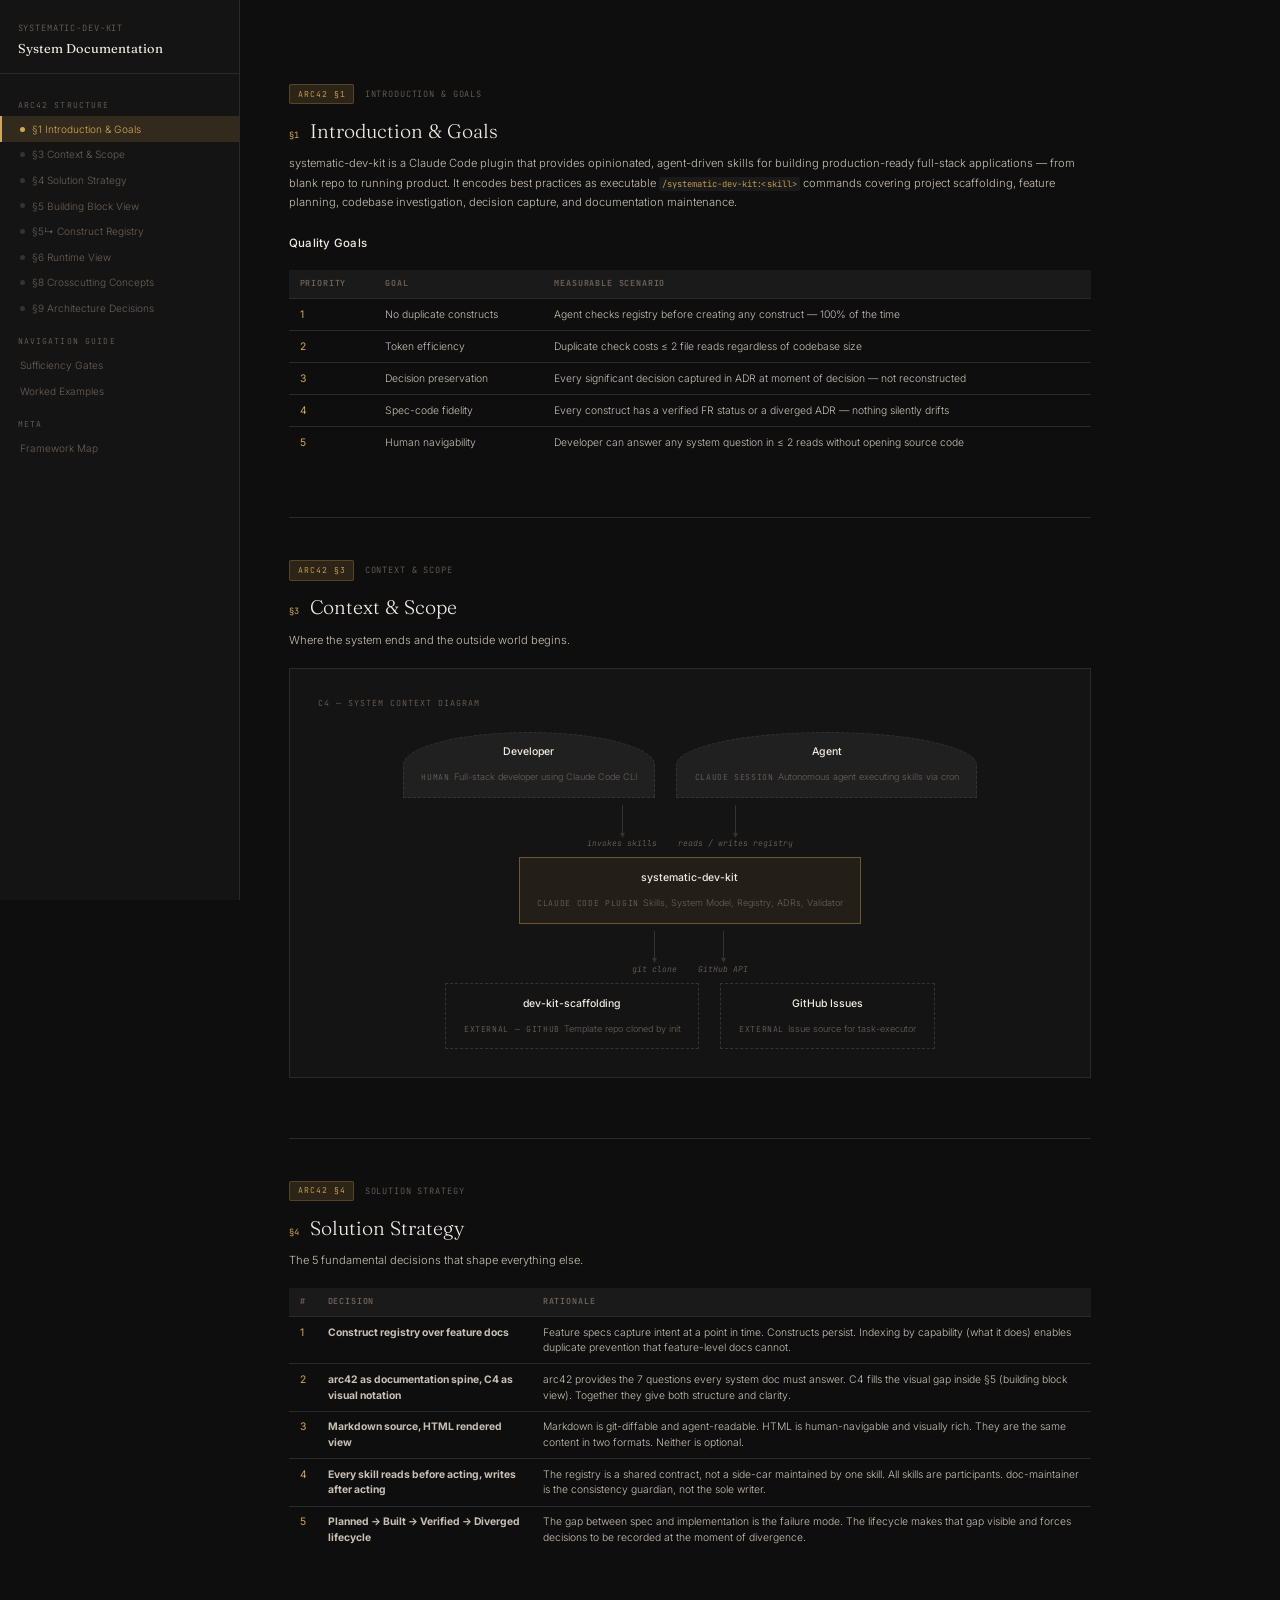
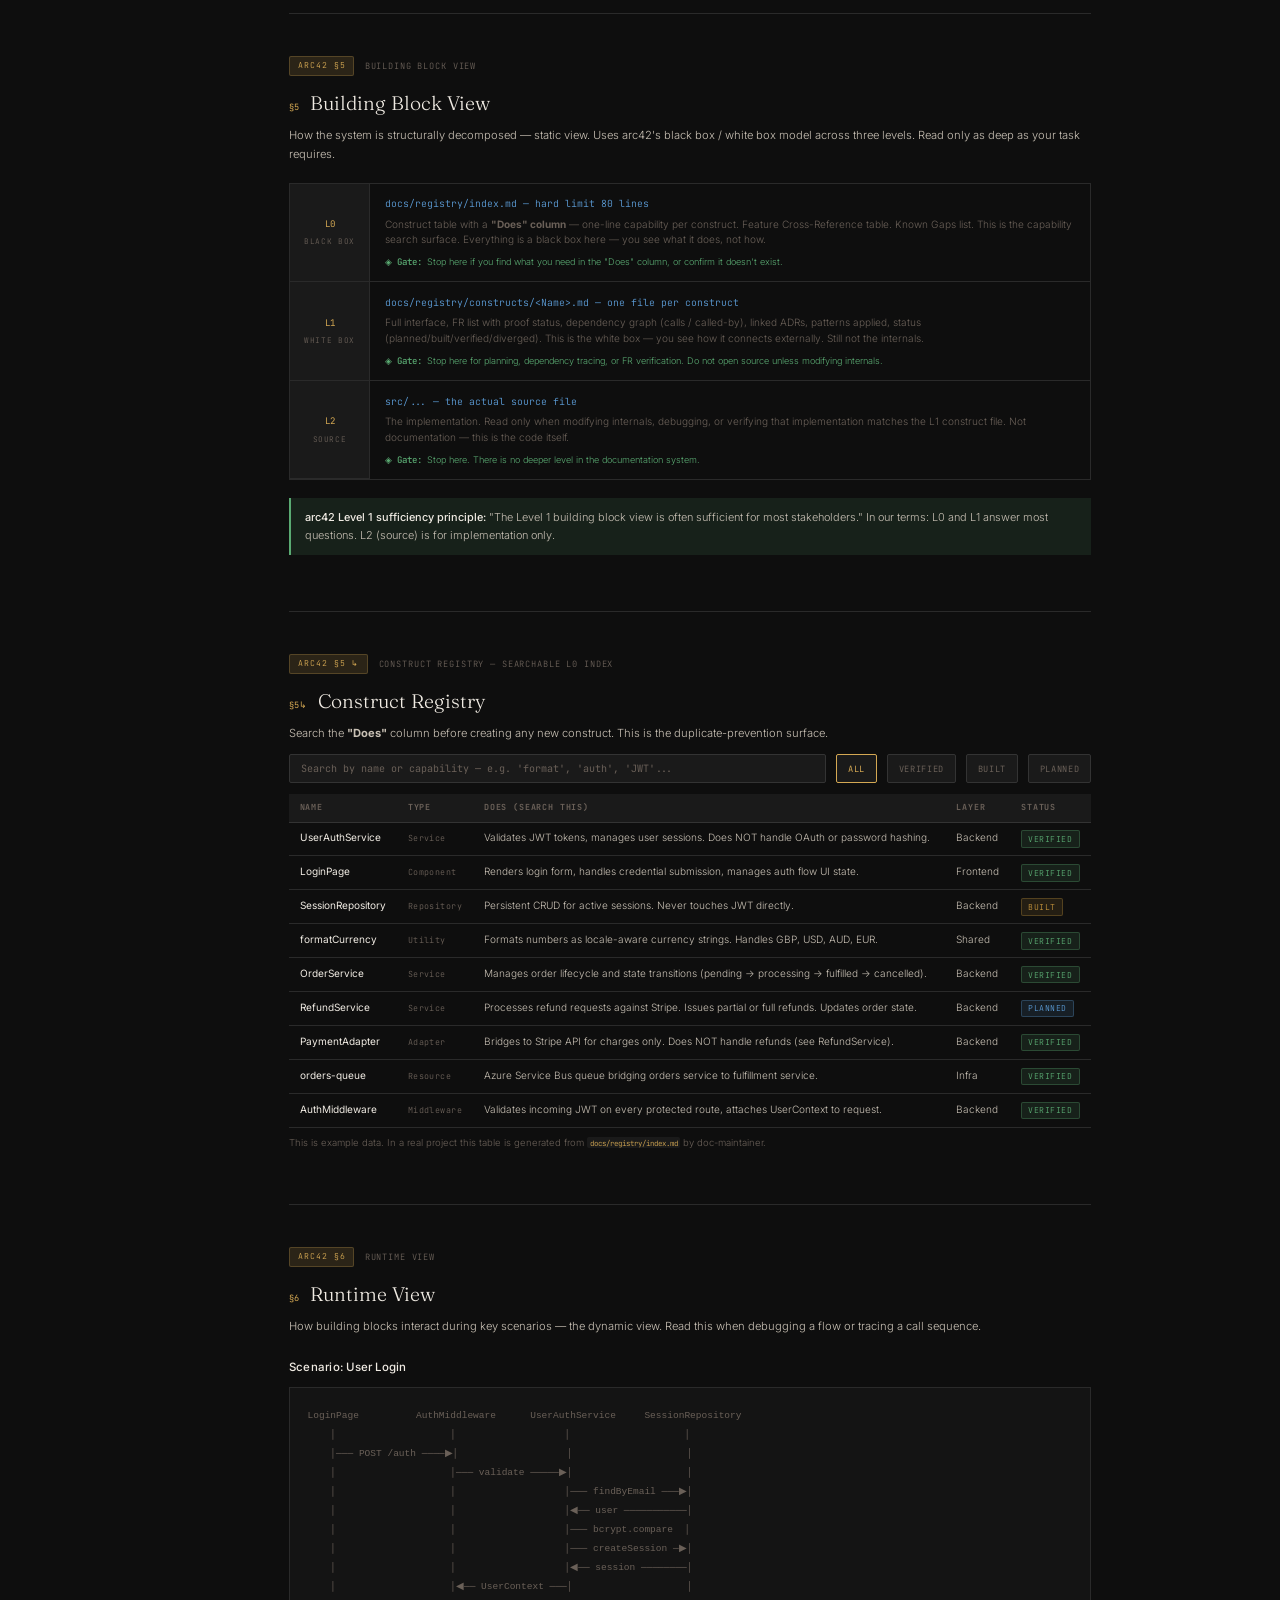
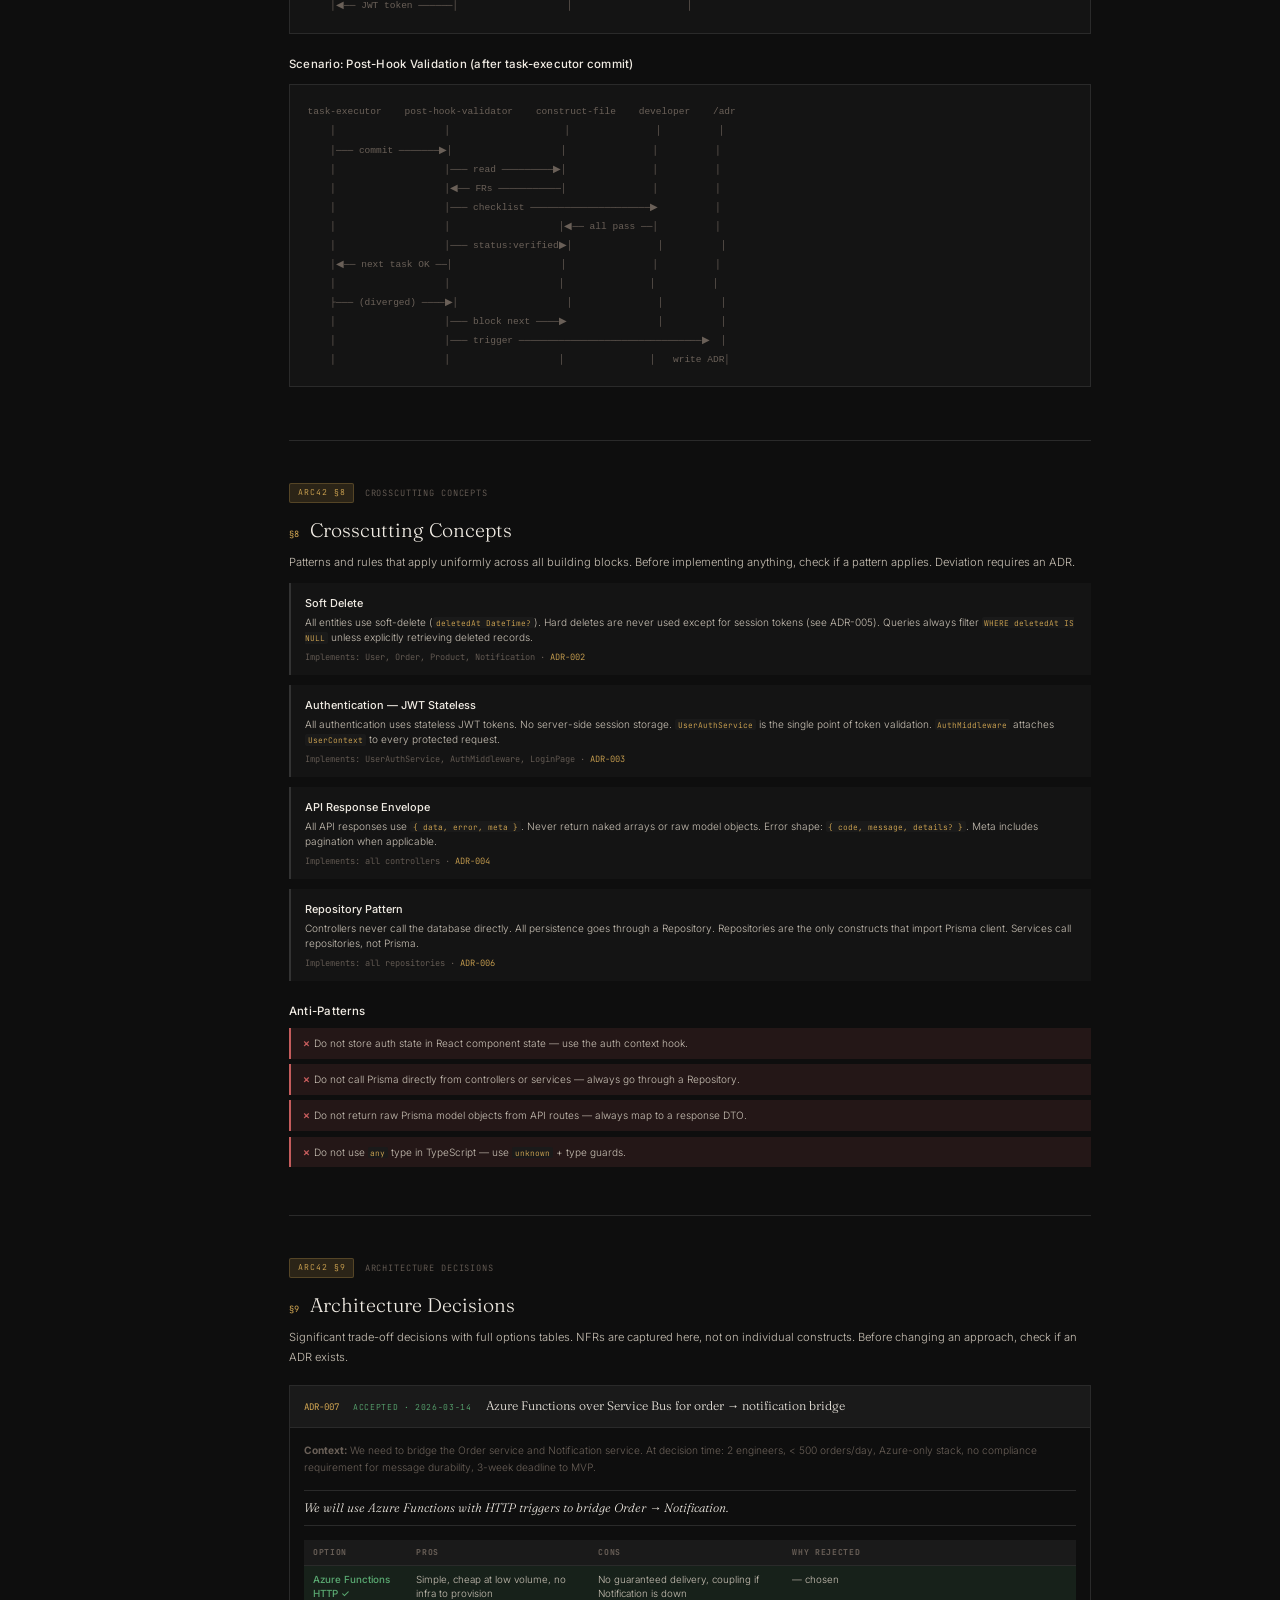
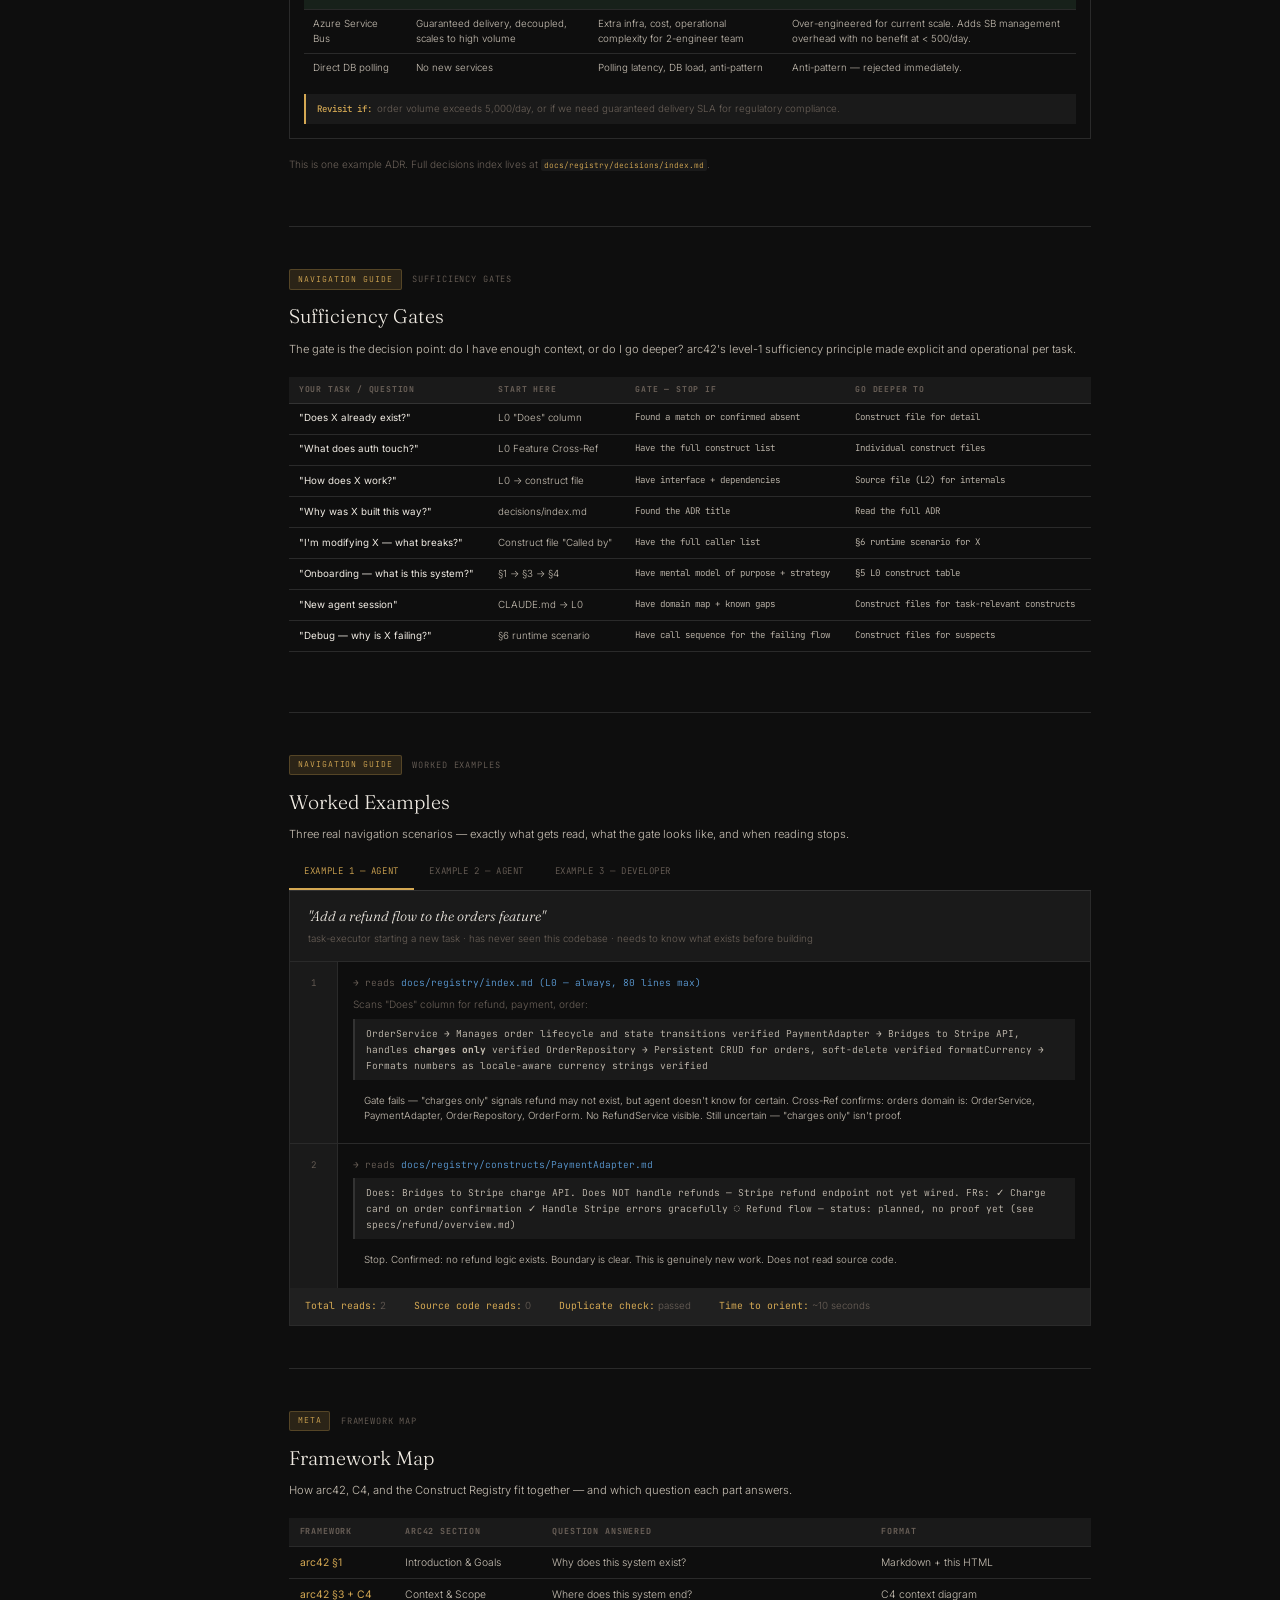
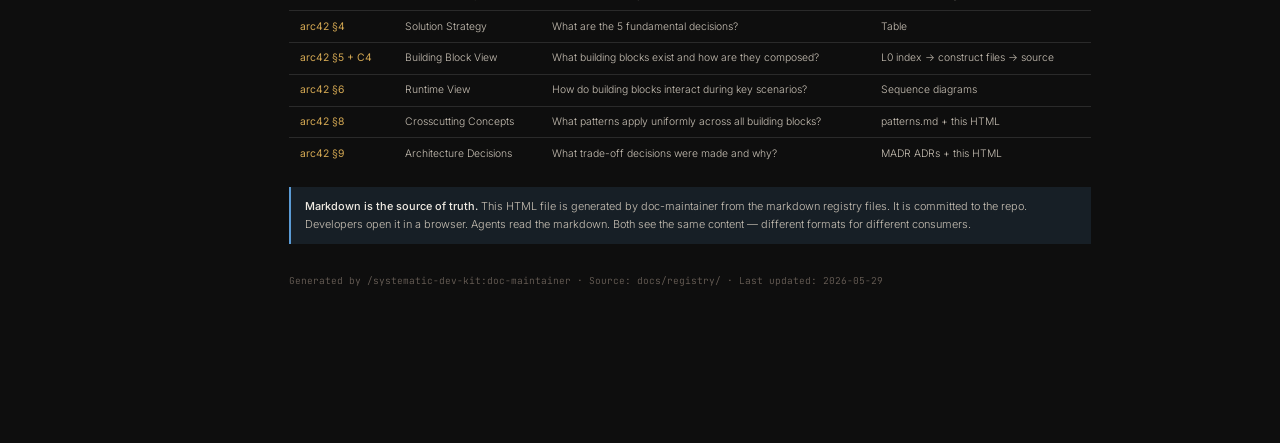
==== docs/index.html @ 058b857b "feat(architecture-registry): initialise task-executor plan Adds full redesign spec and task plan for" ====
<!DOCTYPE html>
<html lang="en">
<head>
<meta charset="UTF-8">
<meta name="viewport" content="width=device-width, initial-scale=1.0">
<title>systematic-dev-kit — System Documentation</title>
<style>
@import url('https://fonts.googleapis.com/css2?family=Fraunces:ital,wght@0,300;0,400;0,600;1,300;1,400&family=Inter:wght@300;400;500&family=JetBrains+Mono:wght@300;400&display=swap');

:root {
  --bg:       #0e0e0e;
  --surface:  #141414;
  --surface2: #1a1a1a;
  --surface3: #202020;
  --border:   #2a2a2a;
  --border2:  #333;

  --gold:     #d4a853;
  --gold-dim: rgba(212,168,83,0.15);
  --blue:     #5b9bd5;
  --blue-dim: rgba(91,155,213,0.12);
  --green:    #5aaa72;
  --green-dim:rgba(90,170,114,0.12);
  --red:      #c45c5c;
  --red-dim:  rgba(196,92,92,0.12);
  --purple:   #9b72c4;

  --text:     #c8c0b4;
  --text-dim: #6a6058;
  --text-hi:  #f0ebe3;

  --planned:  #5b9bd5;
  --built:    #c4943c;
  --verified: #5aaa72;
  --diverged: #c45c5c;

  --font-serif: 'Fraunces', serif;
  --font-sans:  'Inter', sans-serif;
  --font-mono:  'JetBrains Mono', monospace;
}

*, *::before, *::after { box-sizing: border-box; margin: 0; padding: 0; }
html { font-size: 14px; scroll-behavior: smooth; }

body {
  background: var(--bg);
  color: var(--text);
  font-family: var(--font-sans);
  font-weight: 300;
  line-height: 1.65;
  min-height: 100vh;
  display: flex;
}

/* ── SIDEBAR ── */
aside {
  width: 240px;
  min-height: 100vh;
  background: var(--surface);
  border-right: 1px solid var(--border);
  padding: 0;
  position: fixed;
  top: 0; left: 0; bottom: 0;
  overflow-y: auto;
  flex-shrink: 0;
  z-index: 50;
}

aside::-webkit-scrollbar { width: 3px; }
aside::-webkit-scrollbar-thumb { background: var(--border2); }

.sidebar-header {
  padding: 1.5rem 1.25rem 1rem;
  border-bottom: 1px solid var(--border);
  position: sticky;
  top: 0;
  background: var(--surface);
  z-index: 1;
}

.sidebar-kit {
  font-family: var(--font-mono);
  font-size: 0.62rem;
  letter-spacing: 0.1em;
  text-transform: uppercase;
  color: var(--text-dim);
  margin-bottom: 0.2rem;
}

.sidebar-title {
  font-family: var(--font-serif);
  font-size: 0.92rem;
  font-weight: 400;
  color: var(--text-hi);
}

.sidebar-nav { padding: 0.75rem 0 2rem; }

.nav-section-header {
  font-family: var(--font-mono);
  font-size: 0.58rem;
  letter-spacing: 0.14em;
  text-transform: uppercase;
  color: var(--text-dim);
  padding: 1rem 1.25rem 0.3rem;
}

.nav-section-header .arc-num {
  color: var(--gold);
  margin-right: 0.4rem;
}

.nav-link {
  display: flex;
  align-items: center;
  gap: 0.5rem;
  padding: 0.32rem 1.25rem;
  font-size: 0.72rem;
  color: var(--text-dim);
  text-decoration: none;
  transition: all 0.15s;
  cursor: pointer;
  border-left: 2px solid transparent;
}

.nav-link:hover { color: var(--text); background: var(--surface2); }
.nav-link.active { color: var(--gold); border-left-color: var(--gold); background: var(--gold-dim); }

.nav-link .dot {
  width: 5px; height: 5px;
  border-radius: 50%;
  background: var(--border2);
  flex-shrink: 0;
}

.nav-link.active .dot { background: var(--gold); }

/* ── MAIN ── */
main {
  margin-left: 240px;
  flex: 1;
  max-width: 900px;
  padding: 3rem 3.5rem 8rem;
}

/* ── SECTIONS ── */
.arc-section {
  padding: 3rem 0;
  border-bottom: 1px solid var(--border);
}

.arc-section:last-child { border-bottom: none; }

/* ── TYPOGRAPHY ── */
.section-eyebrow {
  display: flex;
  align-items: center;
  gap: 0.75rem;
  margin-bottom: 0.75rem;
}

.arc-badge {
  font-family: var(--font-mono);
  font-size: 0.58rem;
  letter-spacing: 0.12em;
  text-transform: uppercase;
  color: var(--gold);
  background: var(--gold-dim);
  border: 1px solid rgba(212,168,83,0.25);
  padding: 0.18rem 0.55rem;
  border-radius: 2px;
}

.section-label {
  font-family: var(--font-mono);
  font-size: 0.62rem;
  letter-spacing: 0.1em;
  text-transform: uppercase;
  color: var(--text-dim);
}

h1 {
  font-family: var(--font-serif);
  font-size: clamp(1.8rem, 3vw, 2.6rem);
  font-weight: 300;
  color: var(--text-hi);
  line-height: 1.2;
  margin-bottom: 0.6rem;
}

h1 em { font-style: italic; color: var(--gold); }

h2 {
  font-family: var(--font-serif);
  font-size: 1.4rem;
  font-weight: 300;
  color: var(--text-hi);
  margin-bottom: 0.5rem;
  display: flex;
  align-items: baseline;
  gap: 0.75rem;
}

h2 .sec-num {
  font-family: var(--font-mono);
  font-size: 0.62rem;
  color: var(--gold);
  font-weight: 400;
}

h3 {
  font-family: var(--font-sans);
  font-weight: 500;
  font-size: 0.82rem;
  color: var(--text-hi);
  margin: 1.5rem 0 0.5rem;
  letter-spacing: 0.02em;
}

p {
  font-size: 0.8rem;
  line-height: 1.75;
  color: var(--text);
  margin-bottom: 0.75rem;
}

code {
  font-family: var(--font-mono);
  font-size: 0.78em;
  background: var(--surface2);
  color: var(--gold);
  padding: 0.1em 0.35em;
  border-radius: 2px;
}

/* ── CALLOUT ── */
.callout {
  border-left: 2px solid var(--gold);
  padding: 0.75rem 1rem;
  background: var(--gold-dim);
  margin: 1rem 0;
  font-size: 0.78rem;
  line-height: 1.65;
  color: var(--text);
}

.callout.blue  { border-color: var(--blue);  background: var(--blue-dim); }
.callout.green { border-color: var(--green); background: var(--green-dim); }
.callout.red   { border-color: var(--red);   background: var(--red-dim); }
.callout strong { font-weight: 500; color: var(--text-hi); }

/* ── FRAMEWORK TABLE ── */
.framework-table {
  width: 100%;
  border-collapse: collapse;
  margin: 1.25rem 0;
  font-size: 0.74rem;
}

.framework-table th {
  background: var(--surface2);
  color: var(--text-dim);
  padding: 0.5rem 0.75rem;
  text-align: left;
  font-family: var(--font-mono);
  font-size: 0.6rem;
  letter-spacing: 0.1em;
  text-transform: uppercase;
  border-bottom: 1px solid var(--border);
}

.framework-table td {
  padding: 0.55rem 0.75rem;
  border-bottom: 1px solid var(--border);
  vertical-align: top;
  line-height: 1.5;
  color: var(--text);
}

.framework-table tr:last-child td { border-bottom: none; }
.framework-table .hl { color: var(--gold); font-weight: 400; }

/* ── C4 DIAGRAM ── */
.c4-diagram {
  background: var(--surface);
  border: 1px solid var(--border);
  padding: 2rem;
  margin: 1.25rem 0;
  display: flex;
  flex-direction: column;
  align-items: center;
  gap: 0.5rem;
  position: relative;
}

.c4-title {
  font-family: var(--font-mono);
  font-size: 0.6rem;
  letter-spacing: 0.12em;
  text-transform: uppercase;
  color: var(--text-dim);
  margin-bottom: 1rem;
  align-self: flex-start;
}

.c4-row {
  display: flex;
  gap: 1.5rem;
  align-items: center;
  justify-content: center;
  width: 100%;
}

.c4-box {
  border: 1px solid var(--border2);
  padding: 0.75rem 1.25rem;
  text-align: center;
  min-width: 130px;
  position: relative;
  background: var(--surface2);
  cursor: pointer;
  transition: border-color 0.2s, background 0.2s;
}

.c4-box:hover { border-color: var(--gold); background: var(--gold-dim); }

.c4-box.person {
  border-radius: 50% 50% 0 0;
  background: var(--surface3);
  border-style: dashed;
}

.c4-box.system {
  background: rgba(212,168,83,0.08);
  border-color: rgba(212,168,83,0.4);
}

.c4-box.external {
  background: var(--surface);
  border-style: dashed;
  border-color: var(--border2);
}

.c4-name {
  font-weight: 500;
  font-size: 0.75rem;
  color: var(--text-hi);
  display: block;
  margin-bottom: 0.2rem;
}

.c4-type {
  font-family: var(--font-mono);
  font-size: 0.58rem;
  color: var(--text-dim);
  letter-spacing: 0.08em;
  text-transform: uppercase;
}

.c4-desc {
  font-size: 0.65rem;
  color: var(--text-dim);
  margin-top: 0.3rem;
  line-height: 1.4;
}

.c4-arrow {
  display: flex;
  flex-direction: column;
  align-items: center;
  color: var(--text-dim);
  font-size: 0.62rem;
  gap: 0.15rem;
}

.c4-arrow-line {
  width: 1px;
  height: 30px;
  background: var(--border2);
  position: relative;
}

.c4-arrow-line::after {
  content: '▾';
  position: absolute;
  bottom: -8px;
  left: 50%;
  transform: translateX(-50%);
  font-size: 0.7rem;
  color: var(--border2);
}

.c4-arrow-label {
  font-family: var(--font-mono);
  font-size: 0.58rem;
  color: var(--text-dim);
  font-style: italic;
}

/* ── BUILDING BLOCK LEVELS ── */
.bb-levels {
  display: grid;
  grid-template-columns: 80px 1fr;
  gap: 0;
  border: 1px solid var(--border);
  margin: 1.25rem 0;
  overflow: hidden;
}

.bb-level-row {
  display: contents;
}

.bb-level-label {
  background: var(--surface2);
  border-right: 1px solid var(--border);
  border-bottom: 1px solid var(--border);
  padding: 1rem 0.75rem;
  text-align: center;
  display: flex;
  flex-direction: column;
  justify-content: center;
  align-items: center;
  gap: 0.25rem;
}

.bb-level-label:last-of-type { border-bottom: none; }

.bb-lnum {
  font-family: var(--font-mono);
  font-size: 0.65rem;
  color: var(--gold);
  font-weight: 400;
}

.bb-lname {
  font-family: var(--font-mono);
  font-size: 0.55rem;
  letter-spacing: 0.08em;
  text-transform: uppercase;
  color: var(--text-dim);
}

.bb-level-content {
  padding: 0.9rem 1.1rem;
  border-bottom: 1px solid var(--border);
  background: var(--bg);
}

.bb-level-content:last-child { border-bottom: none; }

.bb-file {
  font-family: var(--font-mono);
  font-size: 0.7rem;
  color: var(--blue);
  margin-bottom: 0.3rem;
}

.bb-desc {
  font-size: 0.72rem;
  color: var(--text-dim);
  line-height: 1.55;
  margin-bottom: 0.5rem;
}

.bb-gate {
  font-size: 0.65rem;
  color: var(--green);
  line-height: 1.45;
}

.bb-gate::before {
  content: '◈ Gate: ';
  font-weight: 500;
  font-family: var(--font-mono);
}

/* ── CONSTRUCT REGISTRY TABLE ── */
.registry-search {
  display: flex;
  gap: 0.75rem;
  margin-bottom: 0.75rem;
}

.registry-search input {
  flex: 1;
  background: var(--surface2);
  border: 1px solid var(--border2);
  color: var(--text);
  font-family: var(--font-mono);
  font-size: 0.72rem;
  padding: 0.5rem 0.75rem;
  outline: none;
  border-radius: 2px;
  transition: border-color 0.2s;
}

.registry-search input:focus { border-color: var(--gold); }
.registry-search input::placeholder { color: var(--text-dim); }

.filter-btn {
  background: var(--surface2);
  border: 1px solid var(--border2);
  color: var(--text-dim);
  font-family: var(--font-mono);
  font-size: 0.62rem;
  padding: 0.5rem 0.75rem;
  cursor: pointer;
  border-radius: 2px;
  letter-spacing: 0.08em;
  text-transform: uppercase;
  transition: all 0.15s;
}

.filter-btn:hover, .filter-btn.active { border-color: var(--gold); color: var(--gold); }

.registry-table {
  width: 100%;
  border-collapse: collapse;
  font-size: 0.72rem;
}

.registry-table th {
  background: var(--surface2);
  color: var(--text-dim);
  padding: 0.5rem 0.75rem;
  text-align: left;
  font-family: var(--font-mono);
  font-size: 0.6rem;
  letter-spacing: 0.1em;
  text-transform: uppercase;
  border-bottom: 1px solid var(--border2);
  cursor: pointer;
  user-select: none;
}

.registry-table th:hover { color: var(--gold); }

.registry-table td {
  padding: 0.55rem 0.75rem;
  border-bottom: 1px solid var(--border);
  vertical-align: top;
  line-height: 1.5;
}

.registry-table tr:hover td { background: var(--surface2); }
.registry-table tr.hidden { display: none; }

.construct-name {
  color: var(--text-hi);
  font-weight: 400;
  cursor: pointer;
  text-decoration: none;
}

.construct-name:hover { color: var(--gold); }

.construct-does { color: var(--text); }
.construct-does mark {
  background: rgba(212,168,83,0.25);
  color: var(--gold);
  border-radius: 1px;
}

.status-badge {
  display: inline-block;
  font-family: var(--font-mono);
  font-size: 0.58rem;
  letter-spacing: 0.06em;
  text-transform: uppercase;
  padding: 0.12rem 0.45rem;
  border-radius: 2px;
}

.s-planned  { background: var(--blue-dim);  color: var(--planned);  border: 1px solid rgba(91,155,213,0.3); }
.s-built    { background: rgba(196,148,60,0.12); color: var(--built); border: 1px solid rgba(196,148,60,0.3); }
.s-verified { background: var(--green-dim); color: var(--verified); border: 1px solid rgba(90,170,114,0.3); }
.s-diverged { background: var(--red-dim);   color: var(--diverged); border: 1px solid rgba(196,92,92,0.3); }

.type-badge {
  font-family: var(--font-mono);
  font-size: 0.6rem;
  color: var(--text-dim);
  letter-spacing: 0.05em;
}

/* ── WORKED EXAMPLES ── */
.examples-tabs {
  display: flex;
  gap: 0;
  border-bottom: 1px solid var(--border2);
  margin-bottom: 0;
}

.ex-tab {
  padding: 0.65rem 1.1rem;
  font-family: var(--font-mono);
  font-size: 0.65rem;
  letter-spacing: 0.06em;
  text-transform: uppercase;
  color: var(--text-dim);
  cursor: pointer;
  border-bottom: 2px solid transparent;
  transition: all 0.15s;
  user-select: none;
}

.ex-tab:hover { color: var(--text); }
.ex-tab.active { color: var(--gold); border-bottom-color: var(--gold); }

.ex-panel { display: none; }
.ex-panel.active { display: block; }

.example-container {
  border: 1px solid var(--border);
  border-top: none;
  overflow: hidden;
}

.ex-header {
  background: var(--surface2);
  padding: 1rem 1.25rem;
  border-bottom: 1px solid var(--border);
}

.ex-task {
  font-family: var(--font-serif);
  font-size: 1rem;
  font-weight: 300;
  color: var(--text-hi);
  font-style: italic;
  margin-bottom: 0.2rem;
}

.ex-context {
  font-size: 0.7rem;
  color: var(--text-dim);
}

.ex-steps { padding: 0; }

.ex-step {
  display: grid;
  grid-template-columns: 48px 1fr;
  border-bottom: 1px solid var(--border);
}

.ex-step:last-child { border-bottom: none; }

.ex-step-num {
  background: var(--surface2);
  border-right: 1px solid var(--border);
  display: flex;
  align-items: flex-start;
  justify-content: center;
  padding-top: 1rem;
  font-family: var(--font-mono);
  font-size: 0.65rem;
  color: var(--text-dim);
}

.ex-step-body {
  padding: 0.9rem 1.1rem;
}

.ex-reads {
  font-family: var(--font-mono);
  font-size: 0.68rem;
  color: var(--blue);
  margin-bottom: 0.4rem;
}

.ex-reads::before { content: '→ reads '; color: var(--text-dim); }

.ex-finds {
  background: var(--surface2);
  border-left: 2px solid var(--border2);
  padding: 0.5rem 0.75rem;
  font-family: var(--font-mono);
  font-size: 0.68rem;
  color: var(--text);
  margin: 0.4rem 0;
  line-height: 1.65;
}

.ex-gate {
  margin-top: 0.5rem;
  padding: 0.5rem 0.75rem;
  border-radius: 2px;
  font-size: 0.7rem;
  line-height: 1.5;
}

.gate-pass { background: var(--green-dim); border-left: 2px solid var(--green); color: var(--green); }
.gate-fail { background: var(--blue-dim);  border-left: 2px solid var(--blue);  color: var(--blue); }

.gate-pass::before { content: '◈ Gate passes — '; font-weight: 500; }
.gate-fail::before { content: '◉ Gate fails — '; font-weight: 500; }

.ex-summary {
  background: var(--surface3);
  padding: 0.75rem 1.1rem;
  font-size: 0.7rem;
  color: var(--text-dim);
  display: flex;
  gap: 2rem;
}

.ex-summary strong { color: var(--gold); font-weight: 400; font-family: var(--font-mono); }

/* ── SUFFICIENCY TABLE ── */
.suf-table {
  width: 100%;
  border-collapse: collapse;
  font-size: 0.7rem;
  margin: 1.25rem 0;
}

.suf-table th {
  background: var(--surface2);
  color: var(--text-dim);
  padding: 0.45rem 0.7rem;
  text-align: left;
  font-family: var(--font-mono);
  font-size: 0.58rem;
  letter-spacing: 0.1em;
  text-transform: uppercase;
  border-bottom: 1px solid var(--border2);
}

.suf-table td {
  padding: 0.55rem 0.7rem;
  border-bottom: 1px solid var(--border);
  vertical-align: top;
  line-height: 1.5;
  color: var(--text);
}

.suf-table td:first-child { color: var(--text-hi); font-weight: 400; }
.suf-table tr:hover td { background: var(--surface2); }

.suf-gate { color: var(--green); font-family: var(--font-mono); font-size: 0.65rem; }
.suf-next { color: var(--blue);  font-family: var(--font-mono); font-size: 0.65rem; }

/* ── ADR BLOCK ── */
.adr-block {
  border: 1px solid var(--border);
  overflow: hidden;
  margin: 1.25rem 0;
}

.adr-header {
  background: var(--surface2);
  padding: 0.75rem 1rem;
  border-bottom: 1px solid var(--border);
  display: flex;
  gap: 1rem;
  align-items: baseline;
}

.adr-id {
  font-family: var(--font-mono);
  font-size: 0.65rem;
  color: var(--gold);
  font-weight: 400;
}

.adr-status {
  font-family: var(--font-mono);
  font-size: 0.58rem;
  letter-spacing: 0.08em;
  text-transform: uppercase;
  color: var(--green);
}

.adr-title {
  font-family: var(--font-serif);
  font-size: 0.88rem;
  font-weight: 300;
  color: var(--text-hi);
}

.adr-body { padding: 1rem; }

.adr-context {
  font-size: 0.73rem;
  color: var(--text-dim);
  margin-bottom: 1rem;
  line-height: 1.65;
}

.adr-decision {
  font-family: var(--font-serif);
  font-style: italic;
  font-size: 0.88rem;
  color: var(--text-hi);
  margin-bottom: 1rem;
  padding: 0.5rem 0;
  border-top: 1px solid var(--border);
  border-bottom: 1px solid var(--border);
}

.adr-options {
  width: 100%;
  border-collapse: collapse;
  font-size: 0.7rem;
  margin-bottom: 0.75rem;
}

.adr-options th {
  background: var(--surface2);
  padding: 0.4rem 0.65rem;
  text-align: left;
  font-family: var(--font-mono);
  font-size: 0.58rem;
  letter-spacing: 0.08em;
  text-transform: uppercase;
  color: var(--text-dim);
  border-bottom: 1px solid var(--border);
}

.adr-options td {
  padding: 0.5rem 0.65rem;
  border-bottom: 1px solid var(--border);
  vertical-align: top;
  line-height: 1.5;
  color: var(--text);
}

.adr-options tr:last-child td { border-bottom: none; }
.adr-chosen { background: var(--green-dim) !important; }
.adr-chosen td:first-child { color: var(--green); font-weight: 500; }

.adr-revisit {
  background: var(--surface2);
  border-left: 2px solid var(--gold);
  padding: 0.5rem 0.75rem;
  font-size: 0.7rem;
  color: var(--text-dim);
  margin-top: 0.75rem;
}

.adr-revisit::before {
  content: 'Revisit if: ';
  color: var(--gold);
  font-weight: 500;
  font-family: var(--font-mono);
  font-size: 0.65rem;
}

/* ── CROSSCUTTING ── */
.pattern-item {
  border-left: 2px solid var(--border2);
  padding: 0.75rem 1rem;
  margin-bottom: 0.75rem;
  background: var(--surface);
  transition: border-color 0.2s;
}

.pattern-item:hover { border-left-color: var(--gold); }

.pattern-name {
  font-weight: 500;
  font-size: 0.78rem;
  color: var(--text-hi);
  margin-bottom: 0.2rem;
}

.pattern-rule {
  font-size: 0.72rem;
  color: var(--text);
  margin-bottom: 0.3rem;
  line-height: 1.55;
}

.pattern-meta {
  font-family: var(--font-mono);
  font-size: 0.62rem;
  color: var(--text-dim);
}

.pattern-adr { color: var(--gold); }

/* ── ANTIPATTERN ── */
.antipattern {
  border-left: 2px solid var(--red);
  padding: 0.5rem 0.75rem;
  background: var(--red-dim);
  margin-bottom: 0.4rem;
  font-size: 0.72rem;
  color: var(--text);
}

.antipattern::before { content: '✗ '; color: var(--red); font-weight: 600; }

@media (max-width: 800px) {
  aside { display: none; }
  main { margin-left: 0; padding: 2rem 1.25rem 5rem; }
}
</style>
</head>
<body>

<!-- ── SIDEBAR ── -->
<aside>
  <div class="sidebar-header">
    <div class="sidebar-kit">systematic-dev-kit</div>
    <div class="sidebar-title">System Documentation</div>
  </div>
  <nav class="sidebar-nav">

    <div class="nav-section-header">arc42 Structure</div>
    <a class="nav-link active" href="#s1">
      <span class="dot"></span>§1 Introduction & Goals
    </a>
    <a class="nav-link" href="#s3">
      <span class="dot"></span>§3 Context & Scope
    </a>
    <a class="nav-link" href="#s4">
      <span class="dot"></span>§4 Solution Strategy
    </a>
    <a class="nav-link" href="#s5">
      <span class="dot"></span>§5 Building Block View
    </a>
    <a class="nav-link" href="#registry">
      <span class="dot"></span>§5↳ Construct Registry
    </a>
    <a class="nav-link" href="#s6">
      <span class="dot"></span>§6 Runtime View
    </a>
    <a class="nav-link" href="#s8">
      <span class="dot"></span>§8 Crosscutting Concepts
    </a>
    <a class="nav-link" href="#s9">
      <span class="dot"></span>§9 Architecture Decisions
    </a>

    <div class="nav-section-header">Navigation Guide</div>
    <a class="nav-link" href="#sufficiency">Sufficiency Gates</a>
    <a class="nav-link" href="#examples">Worked Examples</a>

    <div class="nav-section-header">Meta</div>
    <a class="nav-link" href="#framework">Framework Map</a>
  </nav>
</aside>

<!-- ── MAIN ── -->
<main>

<!-- S1: INTRODUCTION -->
<div class="arc-section" id="s1">
  <div class="section-eyebrow">
    <span class="arc-badge">arc42 §1</span>
    <span class="section-label">Introduction & Goals</span>
  </div>
  <h2><span class="sec-num">§1</span> Introduction & Goals</h2>

  <p>systematic-dev-kit is a Claude Code plugin that provides opinionated, agent-driven skills for building production-ready full-stack applications — from blank repo to running product. It encodes best practices as executable <code>/systematic-dev-kit:&lt;skill&gt;</code> commands covering project scaffolding, feature planning, codebase investigation, decision capture, and documentation maintenance.</p>

  <h3>Quality Goals</h3>
  <table class="framework-table">
    <thead><tr><th>Priority</th><th>Goal</th><th>Measurable scenario</th></tr></thead>
    <tbody>
      <tr><td class="hl">1</td><td>No duplicate constructs</td><td>Agent checks registry before creating any construct — 100% of the time</td></tr>
      <tr><td class="hl">2</td><td>Token efficiency</td><td>Duplicate check costs ≤ 2 file reads regardless of codebase size</td></tr>
      <tr><td class="hl">3</td><td>Decision preservation</td><td>Every significant decision captured in ADR at moment of decision — not reconstructed</td></tr>
      <tr><td class="hl">4</td><td>Spec-code fidelity</td><td>Every construct has a verified FR status or a diverged ADR — nothing silently drifts</td></tr>
      <tr><td class="hl">5</td><td>Human navigability</td><td>Developer can answer any system question in ≤ 2 reads without opening source code</td></tr>
    </tbody>
  </table>
</div>

<!-- S3: CONTEXT -->
<div class="arc-section" id="s3">
  <div class="section-eyebrow">
    <span class="arc-badge">arc42 §3</span>
    <span class="section-label">Context & Scope</span>
  </div>
  <h2><span class="sec-num">§3</span> Context & Scope</h2>

  <p>Where the system ends and the outside world begins.</p>

  <div class="c4-diagram">
    <div class="c4-title">C4 — System Context Diagram</div>
    <div class="c4-row">
      <div class="c4-box person">
        <span class="c4-name">Developer</span>
        <span class="c4-type">Human</span>
        <span class="c4-desc">Full-stack developer using Claude Code CLI</span>
      </div>
      <div class="c4-box person">
        <span class="c4-name">Agent</span>
        <span class="c4-type">Claude session</span>
        <span class="c4-desc">Autonomous agent executing skills via cron</span>
      </div>
    </div>
    <div class="c4-row">
      <div class="c4-arrow">
        <div class="c4-arrow-line"></div>
        <span class="c4-arrow-label">invokes skills</span>
      </div>
      <div class="c4-arrow">
        <div class="c4-arrow-line"></div>
        <span class="c4-arrow-label">reads / writes registry</span>
      </div>
    </div>
    <div class="c4-row">
      <div class="c4-box system">
        <span class="c4-name">systematic-dev-kit</span>
        <span class="c4-type">Claude Code Plugin</span>
        <span class="c4-desc">Skills, System Model, Registry, ADRs, Validator</span>
      </div>
    </div>
    <div class="c4-row">
      <div class="c4-arrow">
        <div class="c4-arrow-line"></div>
        <span class="c4-arrow-label">git clone</span>
      </div>
      <div class="c4-arrow">
        <div class="c4-arrow-line"></div>
        <span class="c4-arrow-label">GitHub API</span>
      </div>
    </div>
    <div class="c4-row">
      <div class="c4-box external">
        <span class="c4-name">dev-kit-scaffolding</span>
        <span class="c4-type">External — GitHub</span>
        <span class="c4-desc">Template repo cloned by init</span>
      </div>
      <div class="c4-box external">
        <span class="c4-name">GitHub Issues</span>
        <span class="c4-type">External</span>
        <span class="c4-desc">Issue source for task-executor</span>
      </div>
    </div>
  </div>
</div>

<!-- S4: SOLUTION STRATEGY -->
<div class="arc-section" id="s4">
  <div class="section-eyebrow">
    <span class="arc-badge">arc42 §4</span>
    <span class="section-label">Solution Strategy</span>
  </div>
  <h2><span class="sec-num">§4</span> Solution Strategy</h2>

  <p>The 5 fundamental decisions that shape everything else.</p>

  <table class="framework-table">
    <thead><tr><th>#</th><th>Decision</th><th>Rationale</th></tr></thead>
    <tbody>
      <tr>
        <td class="hl">1</td>
        <td><strong>Construct registry over feature docs</strong></td>
        <td>Feature specs capture intent at a point in time. Constructs persist. Indexing by capability (what it does) enables duplicate prevention that feature-level docs cannot.</td>
      </tr>
      <tr>
        <td class="hl">2</td>
        <td><strong>arc42 as documentation spine, C4 as visual notation</strong></td>
        <td>arc42 provides the 7 questions every system doc must answer. C4 fills the visual gap inside §5 (building block view). Together they give both structure and clarity.</td>
      </tr>
      <tr>
        <td class="hl">3</td>
        <td><strong>Markdown source, HTML rendered view</strong></td>
        <td>Markdown is git-diffable and agent-readable. HTML is human-navigable and visually rich. They are the same content in two formats. Neither is optional.</td>
      </tr>
      <tr>
        <td class="hl">4</td>
        <td><strong>Every skill reads before acting, writes after acting</strong></td>
        <td>The registry is a shared contract, not a side-car maintained by one skill. All skills are participants. doc-maintainer is the consistency guardian, not the sole writer.</td>
      </tr>
      <tr>
        <td class="hl">5</td>
        <td><strong>Planned → Built → Verified → Diverged lifecycle</strong></td>
        <td>The gap between spec and implementation is the failure mode. The lifecycle makes that gap visible and forces decisions to be recorded at the moment of divergence.</td>
      </tr>
    </tbody>
  </table>
</div>

<!-- S5: BUILDING BLOCK VIEW -->
<div class="arc-section" id="s5">
  <div class="section-eyebrow">
    <span class="arc-badge">arc42 §5</span>
    <span class="section-label">Building Block View</span>
  </div>
  <h2><span class="sec-num">§5</span> Building Block View</h2>

  <p>How the system is structurally decomposed — static view. Uses arc42's black box / white box model across three levels. Read only as deep as your task requires.</p>

  <div class="bb-levels">

    <div class="bb-level-label" style="grid-row:1">
      <span class="bb-lnum">L0</span>
      <span class="bb-lname">Black box</span>
    </div>
    <div class="bb-level-content" style="grid-row:1">
      <div class="bb-file">docs/registry/index.md — hard limit 80 lines</div>
      <div class="bb-desc">Construct table with a <strong>"Does" column</strong> — one-line capability per construct. Feature Cross-Reference table. Known Gaps list. This is the capability search surface. Everything is a black box here — you see what it does, not how.</div>
      <div class="bb-gate">Stop here if you find what you need in the "Does" column, or confirm it doesn't exist.</div>
    </div>

    <div class="bb-level-label" style="grid-row:2">
      <span class="bb-lnum">L1</span>
      <span class="bb-lname">White box</span>
    </div>
    <div class="bb-level-content" style="grid-row:2">
      <div class="bb-file">docs/registry/constructs/&lt;Name&gt;.md — one file per construct</div>
      <div class="bb-desc">Full interface, FR list with proof status, dependency graph (calls / called-by), linked ADRs, patterns applied, status (planned/built/verified/diverged). This is the white box — you see how it connects externally. Still not the internals.</div>
      <div class="bb-gate">Stop here for planning, dependency tracing, or FR verification. Do not open source unless modifying internals.</div>
    </div>

    <div class="bb-level-label" style="grid-row:3">
      <span class="bb-lnum">L2</span>
      <span class="bb-lname">Source</span>
    </div>
    <div class="bb-level-content" style="grid-row:3">
      <div class="bb-file">src/... — the actual source file</div>
      <div class="bb-desc">The implementation. Read only when modifying internals, debugging, or verifying that implementation matches the L1 construct file. Not documentation — this is the code itself.</div>
      <div class="bb-gate">Stop here. There is no deeper level in the documentation system.</div>
    </div>

  </div>

  <div class="callout green">
    <strong>arc42 Level 1 sufficiency principle:</strong> "The Level 1 building block view is often sufficient for most stakeholders." In our terms: L0 and L1 answer most questions. L2 (source) is for implementation only.
  </div>
</div>

<!-- CONSTRUCT REGISTRY -->
<div class="arc-section" id="registry">
  <div class="section-eyebrow">
    <span class="arc-badge">arc42 §5 ↳</span>
    <span class="section-label">Construct Registry — searchable L0 index</span>
  </div>
  <h2><span class="sec-num">§5↳</span> Construct Registry</h2>

  <p>Search the <strong>"Does"</strong> column before creating any new construct. This is the duplicate-prevention surface.</p>

  <div class="registry-search">
    <input type="text" id="reg-search" placeholder="Search by name or capability — e.g. 'format', 'auth', 'JWT'...">
    <button class="filter-btn active" data-filter="all">All</button>
    <button class="filter-btn" data-filter="verified">Verified</button>
    <button class="filter-btn" data-filter="built">Built</button>
    <button class="filter-btn" data-filter="planned">Planned</button>
  </div>

  <table class="registry-table" id="registry-table">
    <thead>
      <tr>
        <th>Name</th>
        <th>Type</th>
        <th>Does (search this)</th>
        <th>Layer</th>
        <th>Status</th>
      </tr>
    </thead>
    <tbody id="registry-body">
      <tr data-status="verified">
        <td><a class="construct-name" href="#s5">UserAuthService</a></td>
        <td><span class="type-badge">Service</span></td>
        <td class="construct-does">Validates JWT tokens, manages user sessions. Does NOT handle OAuth or password hashing.</td>
        <td>Backend</td>
        <td><span class="status-badge s-verified">verified</span></td>
      </tr>
      <tr data-status="verified">
        <td><a class="construct-name" href="#s5">LoginPage</a></td>
        <td><span class="type-badge">Component</span></td>
        <td class="construct-does">Renders login form, handles credential submission, manages auth flow UI state.</td>
        <td>Frontend</td>
        <td><span class="status-badge s-verified">verified</span></td>
      </tr>
      <tr data-status="built">
        <td><a class="construct-name" href="#s5">SessionRepository</a></td>
        <td><span class="type-badge">Repository</span></td>
        <td class="construct-does">Persistent CRUD for active sessions. Never touches JWT directly.</td>
        <td>Backend</td>
        <td><span class="status-badge s-built">built</span></td>
      </tr>
      <tr data-status="verified">
        <td><a class="construct-name" href="#s5">formatCurrency</a></td>
        <td><span class="type-badge">Utility</span></td>
        <td class="construct-does">Formats numbers as locale-aware currency strings. Handles GBP, USD, AUD, EUR.</td>
        <td>Shared</td>
        <td><span class="status-badge s-verified">verified</span></td>
      </tr>
      <tr data-status="verified">
        <td><a class="construct-name" href="#s5">OrderService</a></td>
        <td><span class="type-badge">Service</span></td>
        <td class="construct-does">Manages order lifecycle and state transitions (pending → processing → fulfilled → cancelled).</td>
        <td>Backend</td>
        <td><span class="status-badge s-verified">verified</span></td>
      </tr>
      <tr data-status="planned">
        <td><a class="construct-name" href="#s5">RefundService</a></td>
        <td><span class="type-badge">Service</span></td>
        <td class="construct-does">Processes refund requests against Stripe. Issues partial or full refunds. Updates order state.</td>
        <td>Backend</td>
        <td><span class="status-badge s-planned">planned</span></td>
      </tr>
      <tr data-status="verified">
        <td><a class="construct-name" href="#s5">PaymentAdapter</a></td>
        <td><span class="type-badge">Adapter</span></td>
        <td class="construct-does">Bridges to Stripe API for charges only. Does NOT handle refunds (see RefundService).</td>
        <td>Backend</td>
        <td><span class="status-badge s-verified">verified</span></td>
      </tr>
      <tr data-status="verified">
        <td><a class="construct-name" href="#s5">orders-queue</a></td>
        <td><span class="type-badge">Resource</span></td>
        <td class="construct-does">Azure Service Bus queue bridging orders service to fulfillment service.</td>
        <td>Infra</td>
        <td><span class="status-badge s-verified">verified</span></td>
      </tr>
      <tr data-status="verified">
        <td><a class="construct-name" href="#s5">AuthMiddleware</a></td>
        <td><span class="type-badge">Middleware</span></td>
        <td class="construct-does">Validates incoming JWT on every protected route, attaches UserContext to request.</td>
        <td>Backend</td>
        <td><span class="status-badge s-verified">verified</span></td>
      </tr>
    </tbody>
  </table>

  <p style="font-size:0.68rem;color:var(--text-dim);margin-top:0.5rem">This is example data. In a real project this table is generated from <code>docs/registry/index.md</code> by doc-maintainer.</p>
</div>

<!-- S6: RUNTIME VIEW -->
<div class="arc-section" id="s6">
  <div class="section-eyebrow">
    <span class="arc-badge">arc42 §6</span>
    <span class="section-label">Runtime View</span>
  </div>
  <h2><span class="sec-num">§6</span> Runtime View</h2>

  <p>How building blocks interact during key scenarios — the dynamic view. Read this when debugging a flow or tracing a call sequence.</p>

  <h3>Scenario: User Login</h3>
  <div style="background:var(--surface);border:1px solid var(--border);padding:1.25rem;font-family:var(--font-mono);font-size:0.68rem;line-height:2;color:var(--text);margin:0.75rem 0;overflow-x:auto">
    <pre style="color:var(--text-dim)">
LoginPage          AuthMiddleware      UserAuthService     SessionRepository
    │                    │                   │                    │
    │─── POST /auth ────▶│                   │                    │
    │                    │─── validate ─────▶│                    │
    │                    │                   │─── findByEmail ───▶│
    │                    │                   │◀── user ───────────│
    │                    │                   │─── bcrypt.compare  │
    │                    │                   │─── createSession ─▶│
    │                    │                   │◀── session ────────│
    │                    │◀── UserContext ───│                    │
    │◀── JWT token ──────│                   │                    │</pre>
  </div>

  <h3>Scenario: Post-Hook Validation (after task-executor commit)</h3>
  <div style="background:var(--surface);border:1px solid var(--border);padding:1.25rem;font-family:var(--font-mono);font-size:0.68rem;line-height:2;color:var(--text);margin:0.75rem 0;overflow-x:auto">
    <pre style="color:var(--text-dim)">
task-executor    post-hook-validator    construct-file    developer    /adr
    │                   │                    │               │          │
    │─── commit ───────▶│                   │               │          │
    │                   │─── read ─────────▶│               │          │
    │                   │◀── FRs ───────────│               │          │
    │                   │─── checklist ─────────────────────▶          │
    │                   │                   │◀── all pass ──│          │
    │                   │─── status:verified▶│               │          │
    │◀── next task OK ──│                   │               │          │
    │                   │                   │               │          │
    ├─── (diverged) ────▶│                   │               │          │
    │                   │─── block next ────▶                │          │
    │                   │─── trigger ────────────────────────────────▶  │
    │                   │                   │               │   write ADR│</pre>
  </div>
</div>

<!-- S8: CROSSCUTTING -->
<div class="arc-section" id="s8">
  <div class="section-eyebrow">
    <span class="arc-badge">arc42 §8</span>
    <span class="section-label">Crosscutting Concepts</span>
  </div>
  <h2><span class="sec-num">§8</span> Crosscutting Concepts</h2>

  <p>Patterns and rules that apply uniformly across all building blocks. Before implementing anything, check if a pattern applies. Deviation requires an ADR.</p>

  <div class="pattern-item">
    <div class="pattern-name">Soft Delete</div>
    <div class="pattern-rule">All entities use soft-delete (<code>deletedAt DateTime?</code>). Hard deletes are never used except for session tokens (see ADR-005). Queries always filter <code>WHERE deletedAt IS NULL</code> unless explicitly retrieving deleted records.</div>
    <div class="pattern-meta">Implements: User, Order, Product, Notification · <span class="pattern-adr">ADR-002</span></div>
  </div>

  <div class="pattern-item">
    <div class="pattern-name">Authentication — JWT Stateless</div>
    <div class="pattern-rule">All authentication uses stateless JWT tokens. No server-side session storage. <code>UserAuthService</code> is the single point of token validation. <code>AuthMiddleware</code> attaches <code>UserContext</code> to every protected request.</div>
    <div class="pattern-meta">Implements: UserAuthService, AuthMiddleware, LoginPage · <span class="pattern-adr">ADR-003</span></div>
  </div>

  <div class="pattern-item">
    <div class="pattern-name">API Response Envelope</div>
    <div class="pattern-rule">All API responses use <code>&#123; data, error, meta &#125;</code>. Never return naked arrays or raw model objects. Error shape: <code>&#123; code, message, details? &#125;</code>. Meta includes pagination when applicable.</div>
    <div class="pattern-meta">Implements: all controllers · <span class="pattern-adr">ADR-004</span></div>
  </div>

  <div class="pattern-item">
    <div class="pattern-name">Repository Pattern</div>
    <div class="pattern-rule">Controllers never call the database directly. All persistence goes through a Repository. Repositories are the only constructs that import Prisma client. Services call repositories, not Prisma.</div>
    <div class="pattern-meta">Implements: all repositories · <span class="pattern-adr">ADR-006</span></div>
  </div>

  <h3>Anti-Patterns</h3>
  <div class="antipattern">Do not store auth state in React component state — use the auth context hook.</div>
  <div class="antipattern">Do not call Prisma directly from controllers or services — always go through a Repository.</div>
  <div class="antipattern">Do not return raw Prisma model objects from API routes — always map to a response DTO.</div>
  <div class="antipattern">Do not use <code>any</code> type in TypeScript — use <code>unknown</code> + type guards.</div>
</div>

<!-- S9: DECISIONS -->
<div class="arc-section" id="s9">
  <div class="section-eyebrow">
    <span class="arc-badge">arc42 §9</span>
    <span class="section-label">Architecture Decisions</span>
  </div>
  <h2><span class="sec-num">§9</span> Architecture Decisions</h2>

  <p>Significant trade-off decisions with full options tables. NFRs are captured here, not on individual constructs. Before changing an approach, check if an ADR exists.</p>

  <div class="adr-block">
    <div class="adr-header">
      <span class="adr-id">ADR-007</span>
      <span class="adr-status">Accepted · 2026-03-14</span>
      <span class="adr-title">Azure Functions over Service Bus for order → notification bridge</span>
    </div>
    <div class="adr-body">
      <div class="adr-context">
        <strong>Context:</strong> We need to bridge the Order service and Notification service. At decision time: 2 engineers, &lt; 500 orders/day, Azure-only stack, no compliance requirement for message durability, 3-week deadline to MVP.
      </div>
      <div class="adr-decision">
        We will use Azure Functions with HTTP triggers to bridge Order → Notification.
      </div>
      <table class="adr-options">
        <thead>
          <tr><th>Option</th><th>Pros</th><th>Cons</th><th>Why rejected</th></tr>
        </thead>
        <tbody>
          <tr class="adr-chosen">
            <td>Azure Functions HTTP ✓</td>
            <td>Simple, cheap at low volume, no infra to provision</td>
            <td>No guaranteed delivery, coupling if Notification is down</td>
            <td>— chosen</td>
          </tr>
          <tr>
            <td>Azure Service Bus</td>
            <td>Guaranteed delivery, decoupled, scales to high volume</td>
            <td>Extra infra, cost, operational complexity for 2-engineer team</td>
            <td>Over-engineered for current scale. Adds SB management overhead with no benefit at &lt; 500/day.</td>
          </tr>
          <tr>
            <td>Direct DB polling</td>
            <td>No new services</td>
            <td>Polling latency, DB load, anti-pattern</td>
            <td>Anti-pattern — rejected immediately.</td>
          </tr>
        </tbody>
      </table>
      <div class="adr-revisit">order volume exceeds 5,000/day, or if we need guaranteed delivery SLA for regulatory compliance.</div>
    </div>
  </div>

  <p style="font-size:0.72rem;color:var(--text-dim)">This is one example ADR. Full decisions index lives at <code>docs/registry/decisions/index.md</code>.</p>
</div>

<!-- SUFFICIENCY GATES -->
<div class="arc-section" id="sufficiency">
  <div class="section-eyebrow">
    <span class="arc-badge">Navigation Guide</span>
    <span class="section-label">Sufficiency Gates</span>
  </div>
  <h2>Sufficiency Gates</h2>

  <p>The gate is the decision point: do I have enough context, or do I go deeper? arc42's level-1 sufficiency principle made explicit and operational per task.</p>

  <table class="suf-table">
    <thead>
      <tr>
        <th>Your task / question</th>
        <th>Start here</th>
        <th>Gate — stop if</th>
        <th>Go deeper to</th>
      </tr>
    </thead>
    <tbody>
      <tr>
        <td>"Does X already exist?"</td>
        <td>L0 "Does" column</td>
        <td class="suf-gate">Found a match or confirmed absent</td>
        <td class="suf-next">Construct file for detail</td>
      </tr>
      <tr>
        <td>"What does auth touch?"</td>
        <td>L0 Feature Cross-Ref</td>
        <td class="suf-gate">Have the full construct list</td>
        <td class="suf-next">Individual construct files</td>
      </tr>
      <tr>
        <td>"How does X work?"</td>
        <td>L0 → construct file</td>
        <td class="suf-gate">Have interface + dependencies</td>
        <td class="suf-next">Source file (L2) for internals</td>
      </tr>
      <tr>
        <td>"Why was X built this way?"</td>
        <td>decisions/index.md</td>
        <td class="suf-gate">Found the ADR title</td>
        <td class="suf-next">Read the full ADR</td>
      </tr>
      <tr>
        <td>"I'm modifying X — what breaks?"</td>
        <td>Construct file "Called by"</td>
        <td class="suf-gate">Have the full caller list</td>
        <td class="suf-next">§6 runtime scenario for X</td>
      </tr>
      <tr>
        <td>"Onboarding — what is this system?"</td>
        <td>§1 → §3 → §4</td>
        <td class="suf-gate">Have mental model of purpose + strategy</td>
        <td class="suf-next">§5 L0 construct table</td>
      </tr>
      <tr>
        <td>"New agent session"</td>
        <td>CLAUDE.md → L0</td>
        <td class="suf-gate">Have domain map + known gaps</td>
        <td class="suf-next">Construct files for task-relevant constructs</td>
      </tr>
      <tr>
        <td>"Debug — why is X failing?"</td>
        <td>§6 runtime scenario</td>
        <td class="suf-gate">Have call sequence for the failing flow</td>
        <td class="suf-next">Construct files for suspects</td>
      </tr>
    </tbody>
  </table>
</div>

<!-- WORKED EXAMPLES -->
<div class="arc-section" id="examples">
  <div class="section-eyebrow">
    <span class="arc-badge">Navigation Guide</span>
    <span class="section-label">Worked Examples</span>
  </div>
  <h2>Worked Examples</h2>

  <p>Three real navigation scenarios — exactly what gets read, what the gate looks like, and when reading stops.</p>

  <div class="examples-tabs">
    <div class="ex-tab active" data-tab="ex1">Example 1 — Agent</div>
    <div class="ex-tab" data-tab="ex2">Example 2 — Agent</div>
    <div class="ex-tab" data-tab="ex3">Example 3 — Developer</div>
  </div>

  <!-- EXAMPLE 1 -->
  <div class="ex-panel active" id="ex1">
    <div class="example-container">
      <div class="ex-header">
        <div class="ex-task">"Add a refund flow to the orders feature"</div>
        <div class="ex-context">task-executor starting a new task · has never seen this codebase · needs to know what exists before building</div>
      </div>
      <div class="ex-steps">

        <div class="ex-step">
          <div class="ex-step-num">1</div>
          <div class="ex-step-body">
            <div class="ex-reads">docs/registry/index.md (L0 — always, 80 lines max)</div>
            <p style="font-size:0.72rem;color:var(--text-dim);margin-bottom:0.4rem">Scans "Does" column for refund, payment, order:</p>
            <div class="ex-finds">OrderService    → Manages order lifecycle and state transitions         verified
PaymentAdapter  → Bridges to Stripe API, handles <strong>charges only</strong>         verified
OrderRepository → Persistent CRUD for orders, soft-delete              verified
formatCurrency  → Formats numbers as locale-aware currency strings      verified</div>
            <div class="ex-gate fail">Gate fails — "charges only" signals refund may not exist, but agent doesn't know for certain. Cross-Ref confirms: orders domain is: OrderService, PaymentAdapter, OrderRepository, OrderForm. No RefundService visible. Still uncertain — "charges only" isn't proof.</div>
          </div>
        </div>

        <div class="ex-step">
          <div class="ex-step-num">2</div>
          <div class="ex-step-body">
            <div class="ex-reads">docs/registry/constructs/PaymentAdapter.md</div>
            <div class="ex-finds">Does: Bridges to Stripe charge API. Does NOT handle refunds — Stripe refund endpoint not yet wired.
FRs:
  ✓ Charge card on order confirmation
  ✓ Handle Stripe errors gracefully
  ◌ Refund flow — status: planned, no proof yet (see specs/refund/overview.md)</div>
            <div class="ex-gate pass">Stop. Confirmed: no refund logic exists. Boundary is clear. This is genuinely new work. Does not read source code.</div>
          </div>
        </div>

      </div>
      <div class="ex-summary">
        <span><strong>Total reads:</strong> 2</span>
        <span><strong>Source code reads:</strong> 0</span>
        <span><strong>Duplicate check:</strong> passed</span>
        <span><strong>Time to orient:</strong> ~10 seconds</span>
      </div>
    </div>
  </div>

  <!-- EXAMPLE 2 -->
  <div class="ex-panel" id="ex2">
    <div class="example-container">
      <div class="ex-header">
        <div class="ex-task">"I'm about to create a CurrencyFormatter utility"</div>
        <div class="ex-context">plan skill designing a new invoicing feature · about to propose a currency formatting utility · checks registry first</div>
      </div>
      <div class="ex-steps">

        <div class="ex-step">
          <div class="ex-step-num">1</div>
          <div class="ex-step-body">
            <div class="ex-reads">docs/registry/index.md — "Does" column search for "currency" "format" "number"</div>
            <div class="ex-finds">formatCurrency  → Formats numbers as locale-aware currency strings. Handles GBP, USD, AUD, EUR.   verified</div>
            <div class="ex-gate pass">Stop immediately. Exact capability match found. Status: verified — it exists and works. Does not read the construct file. Does not read source.</div>
          </div>
        </div>

      </div>
      <div class="ex-summary">
        <span><strong>Total reads:</strong> 1 (partial — just L0 table)</span>
        <span><strong>Source code reads:</strong> 0</span>
        <span><strong>Duplicate prevented:</strong> before design even began</span>
      </div>
    </div>
  </div>

  <!-- EXAMPLE 3 -->
  <div class="ex-panel" id="ex3">
    <div class="example-container">
      <div class="ex-header">
        <div class="ex-task">"Why do we use Azure Functions to bridge orders and notifications?"</div>
        <div class="ex-context">Developer returns after 2 months · sees Azure Functions in the codebase · wonders if Service Bus would be better · opens docs/index.html in browser</div>
      </div>
      <div class="ex-steps">

        <div class="ex-step">
          <div class="ex-step-num">1</div>
          <div class="ex-step-body">
            <div class="ex-reads">This page — arc42 §9 Architecture Decisions (sidebar nav)</div>
            <p style="font-size:0.72rem;color:var(--text-dim);margin-bottom:0.4rem">Sees the ADR index. Scans for "orders", "notification", "bridge":</p>
            <div class="ex-finds">ADR-007 | 2026-03-14 | Accepted | Azure Functions over Service Bus for order→notification bridge</div>
            <div class="ex-gate fail">Gate fails — knows a decision exists and was deliberate. Doesn't yet know why. Clicks through to read the full ADR.</div>
          </div>
        </div>

        <div class="ex-step">
          <div class="ex-step-num">2</div>
          <div class="ex-step-body">
            <div class="ex-reads">ADR-007 (rendered above on this page)</div>
            <div class="ex-finds">Context: 2 engineers, &lt;500 orders/day, 3-week deadline.
Chosen: Azure Functions — simple, cheap at low volume.
Rejected: Service Bus — over-engineered for current scale.
Revisit if: order volume exceeds 5,000/day.</div>
            <div class="ex-gate pass">Stop. Full context understood. Knows why. Knows when to revisit. Can check current volume against 5,000/day threshold. Decision preserved.</div>
          </div>
        </div>

      </div>
      <div class="ex-summary">
        <span><strong>Total reads:</strong> 1 HTML page, 2 sections</span>
        <span><strong>Source code reads:</strong> 0</span>
        <span><strong>Time to answer:</strong> ~2 minutes</span>
        <span><strong>Without docs:</strong> 2+ hours of archaeology</span>
      </div>
    </div>
  </div>

</div>

<!-- FRAMEWORK MAP -->
<div class="arc-section" id="framework">
  <div class="section-eyebrow">
    <span class="arc-badge">Meta</span>
    <span class="section-label">Framework Map</span>
  </div>
  <h2>Framework Map</h2>

  <p>How arc42, C4, and the Construct Registry fit together — and which question each part answers.</p>

  <table class="framework-table">
    <thead>
      <tr><th>Framework</th><th>arc42 section</th><th>Question answered</th><th>Format</th></tr>
    </thead>
    <tbody>
      <tr><td class="hl">arc42 §1</td><td>Introduction & Goals</td><td>Why does this system exist?</td><td>Markdown + this HTML</td></tr>
      <tr><td class="hl">arc42 §3 + C4</td><td>Context & Scope</td><td>Where does this system end?</td><td>C4 context diagram</td></tr>
      <tr><td class="hl">arc42 §4</td><td>Solution Strategy</td><td>What are the 5 fundamental decisions?</td><td>Table</td></tr>
      <tr><td class="hl">arc42 §5 + C4</td><td>Building Block View</td><td>What building blocks exist and how are they composed?</td><td>L0 index → construct files → source</td></tr>
      <tr><td class="hl">arc42 §6</td><td>Runtime View</td><td>How do building blocks interact during key scenarios?</td><td>Sequence diagrams</td></tr>
      <tr><td class="hl">arc42 §8</td><td>Crosscutting Concepts</td><td>What patterns apply uniformly across all building blocks?</td><td>patterns.md + this HTML</td></tr>
      <tr><td class="hl">arc42 §9</td><td>Architecture Decisions</td><td>What trade-off decisions were made and why?</td><td>MADR ADRs + this HTML</td></tr>
    </tbody>
  </table>

  <div class="callout blue">
    <strong>Markdown is the source of truth.</strong> This HTML file is generated by doc-maintainer from the markdown registry files. It is committed to the repo. Developers open it in a browser. Agents read the markdown. Both see the same content — different formats for different consumers.
  </div>

  <div style="margin-top:2rem;font-size:0.68rem;color:var(--text-dim);font-family:var(--font-mono);line-height:1.8">
    Generated by /systematic-dev-kit:doc-maintainer · Source: docs/registry/ · Last updated: 2026-05-29
  </div>
</div>

</main>

<script>
// Nav scrollspy
const sections = document.querySelectorAll('.arc-section[id]');
const navLinks = document.querySelectorAll('.nav-link');
const observer = new IntersectionObserver(entries => {
  entries.forEach(e => {
    if (e.isIntersecting) {
      navLinks.forEach(l => l.classList.remove('active'));
      const a = document.querySelector(`.nav-link[href="#${e.target.id}"]`);
      if (a) a.classList.add('active');
    }
  });
}, { rootMargin: '-15% 0px -75% 0px' });
sections.forEach(s => observer.observe(s));

// Registry search + filter
const searchInput = document.getElementById('reg-search');
const filterBtns = document.querySelectorAll('.filter-btn');
let activeFilter = 'all';

function highlightText(el, query) {
  const cells = el.querySelectorAll('.construct-does');
  cells.forEach(cell => {
    const original = cell.getAttribute('data-original') || cell.textContent;
    cell.setAttribute('data-original', original);
    if (!query) { cell.innerHTML = original; return; }
    const re = new RegExp(`(${query.replace(/[.*+?^${}()|[\]\\]/g,'\\$&')})`, 'gi');
    cell.innerHTML = original.replace(re, '<mark>$1</mark>');
  });
}

function filterTable() {
  const q = searchInput.value.toLowerCase().trim();
  const rows = document.querySelectorAll('#registry-body tr');
  rows.forEach(row => {
    const name = row.querySelector('.construct-name')?.textContent.toLowerCase() || '';
    const does = row.querySelector('.construct-does')?.textContent.toLowerCase() || '';
    const status = row.getAttribute('data-status') || '';
    const matchesSearch = !q || name.includes(q) || does.includes(q);
    const matchesFilter = activeFilter === 'all' || status === activeFilter;
    row.classList.toggle('hidden', !(matchesSearch && matchesFilter));
  });
  highlightText(document.getElementById('registry-table'), q);
}

searchInput.addEventListener('input', filterTable);

filterBtns.forEach(btn => {
  btn.addEventListener('click', () => {
    filterBtns.forEach(b => b.classList.remove('active'));
    btn.classList.add('active');
    activeFilter = btn.getAttribute('data-filter');
    filterTable();
  });
});

// Example tabs
const tabs = document.querySelectorAll('.ex-tab');
const panels = document.querySelectorAll('.ex-panel');

tabs.forEach(tab => {
  tab.addEventListener('click', () => {
    tabs.forEach(t => t.classList.remove('active'));
    panels.forEach(p => p.classList.remove('active'));
    tab.classList.add('active');
    document.getElementById(tab.getAttribute('data-tab')).classList.add('active');
  });
});
</script>

</body>
</html>
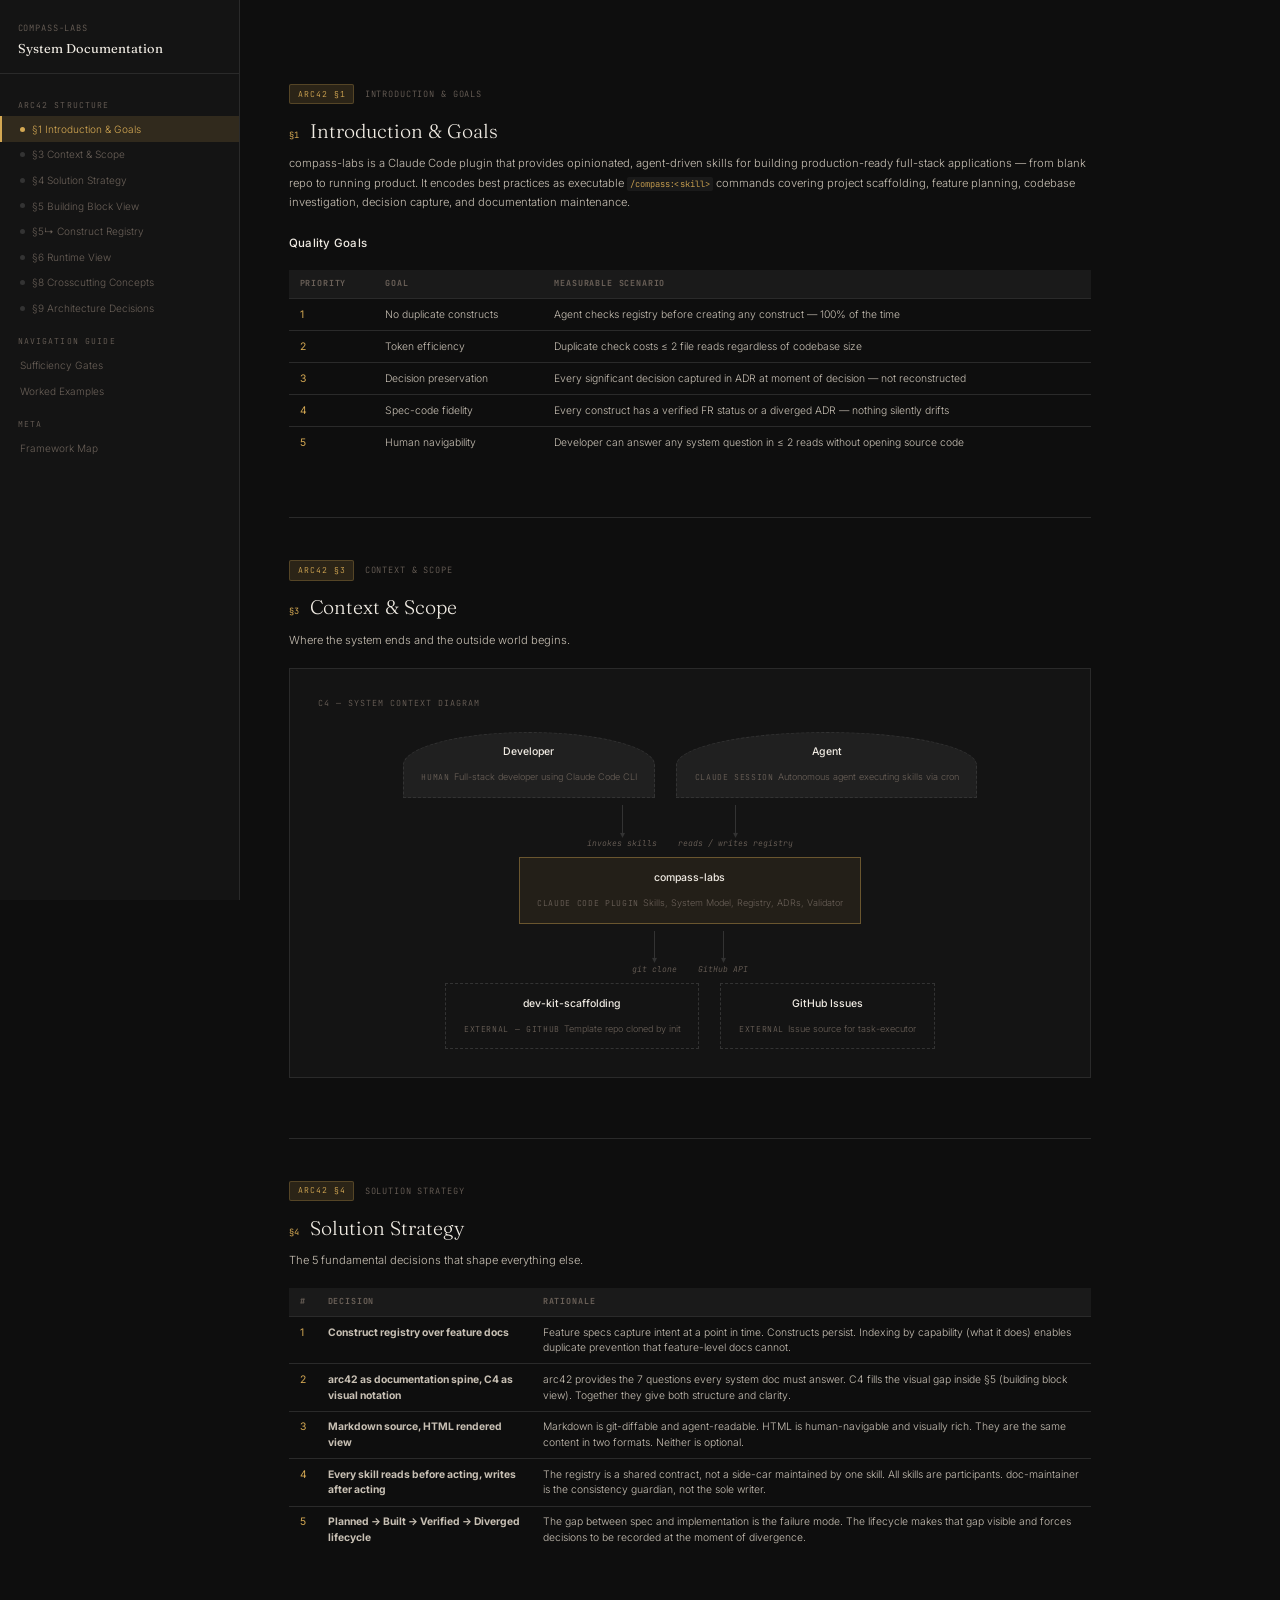
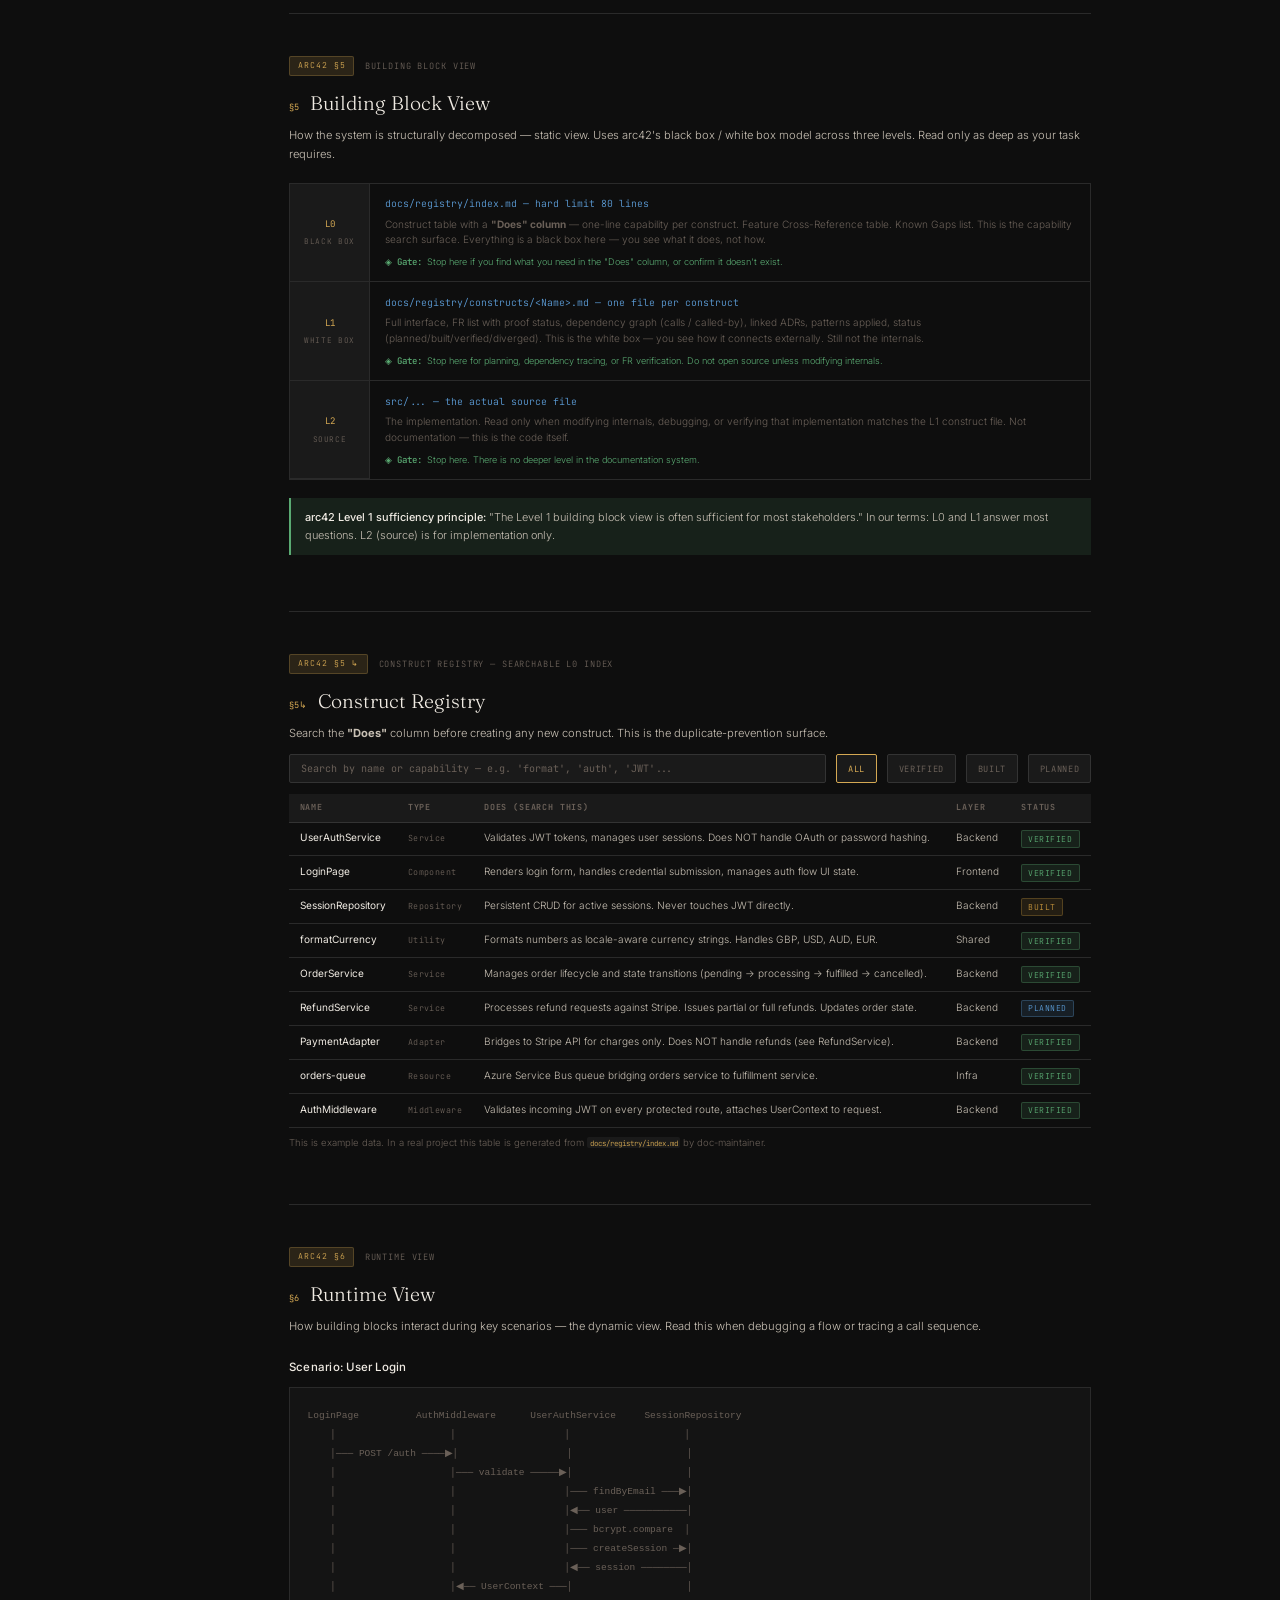
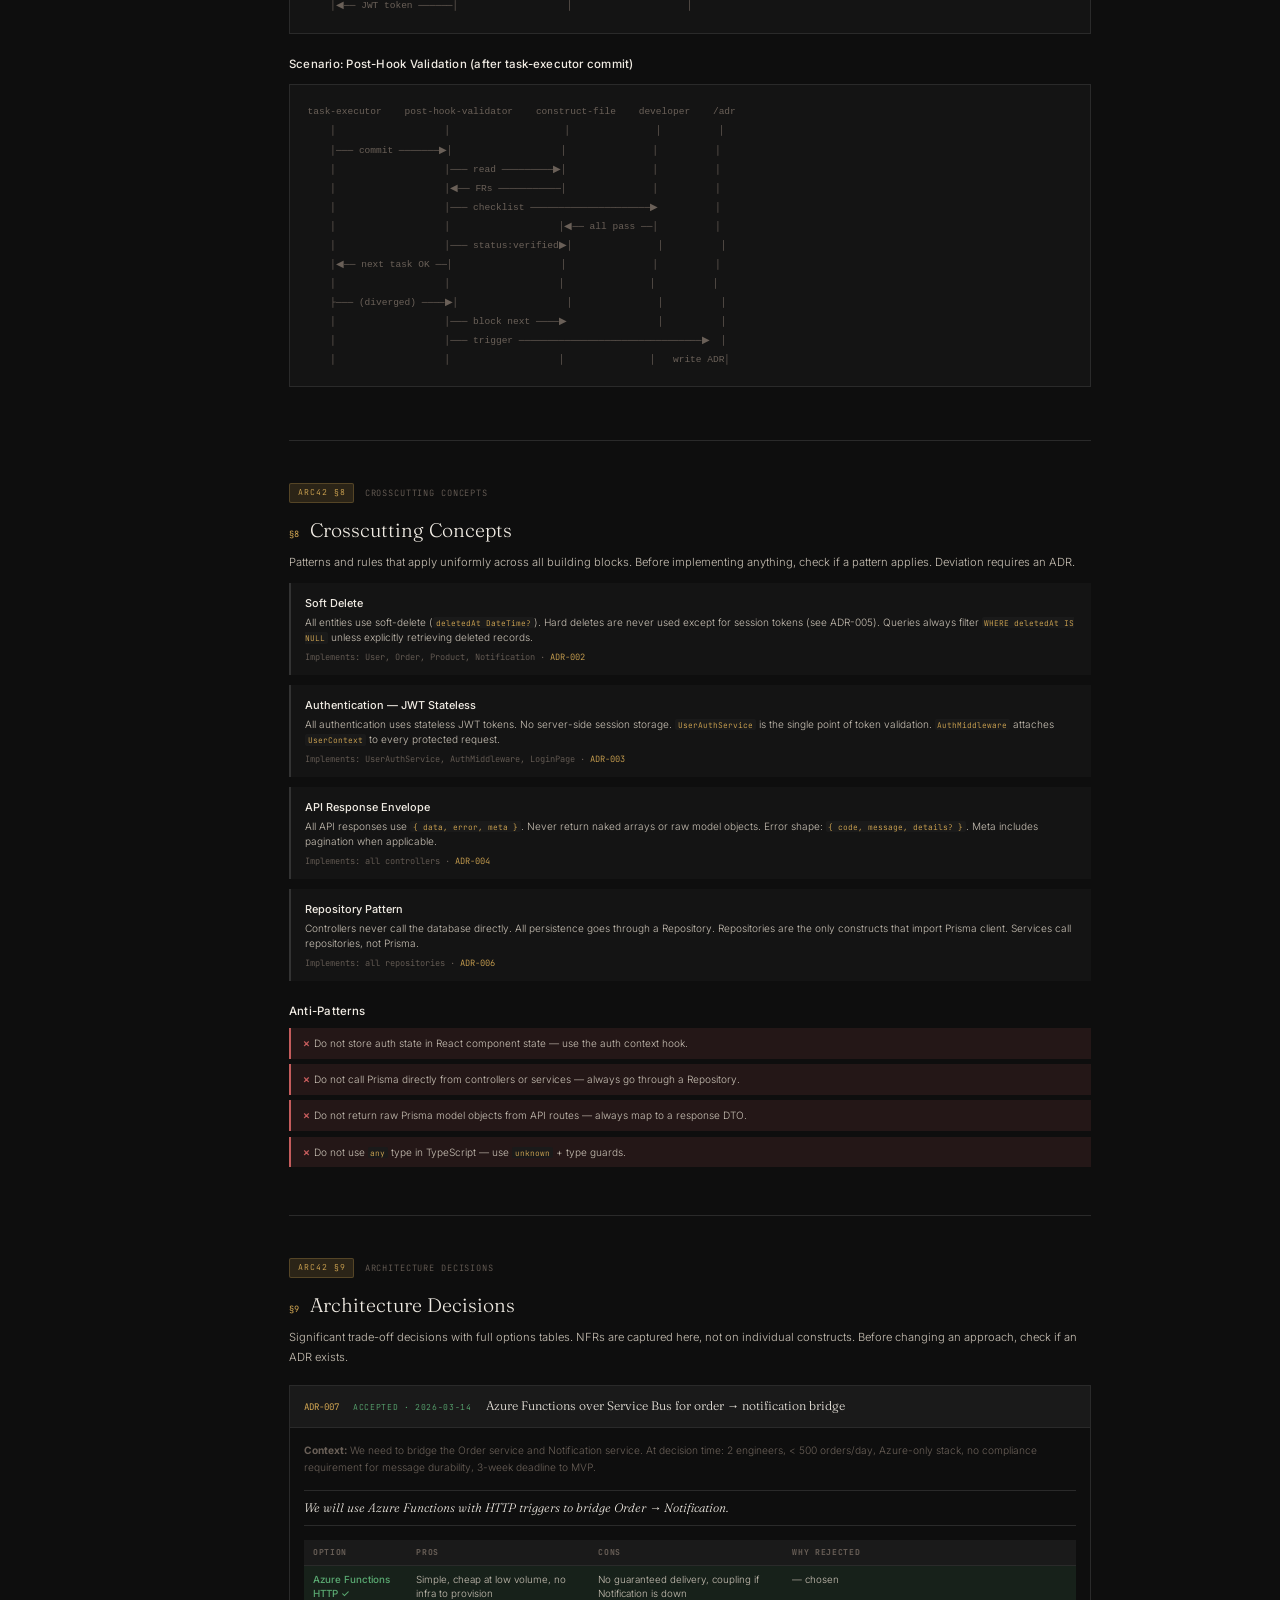
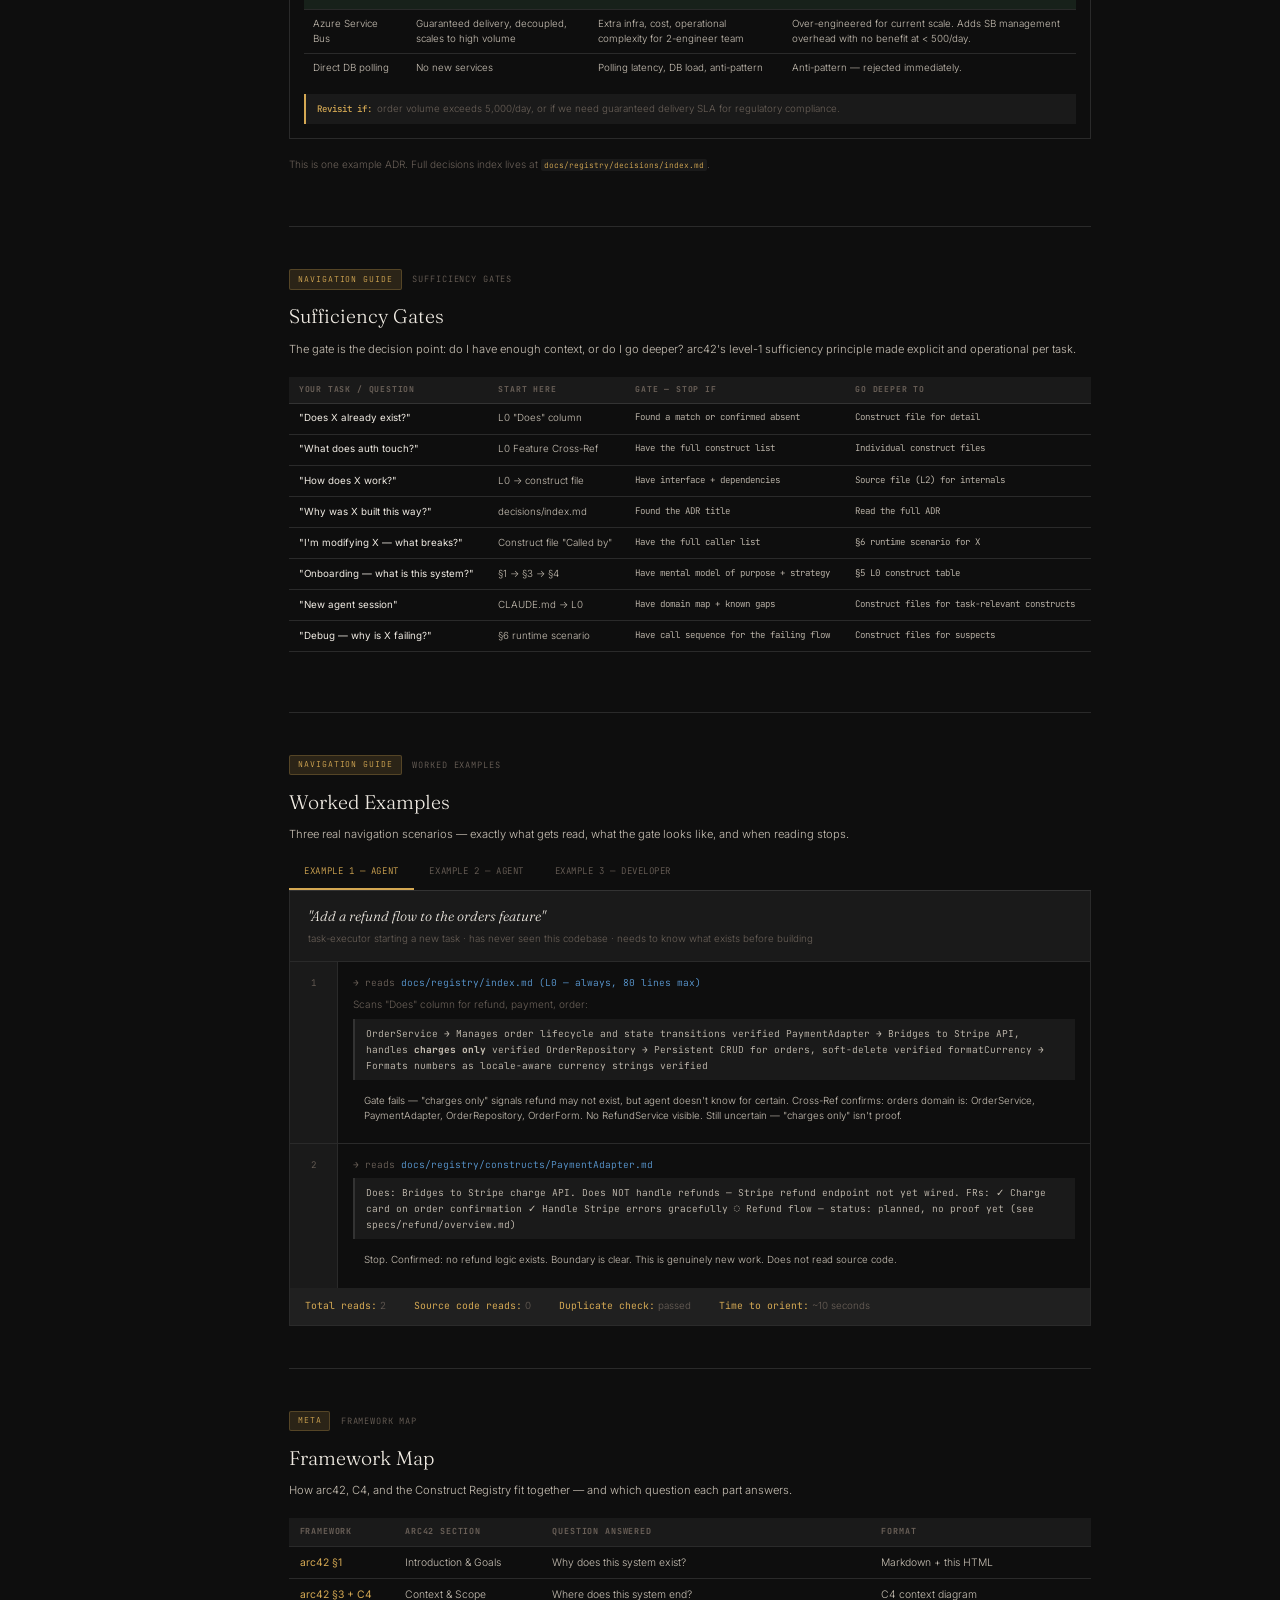
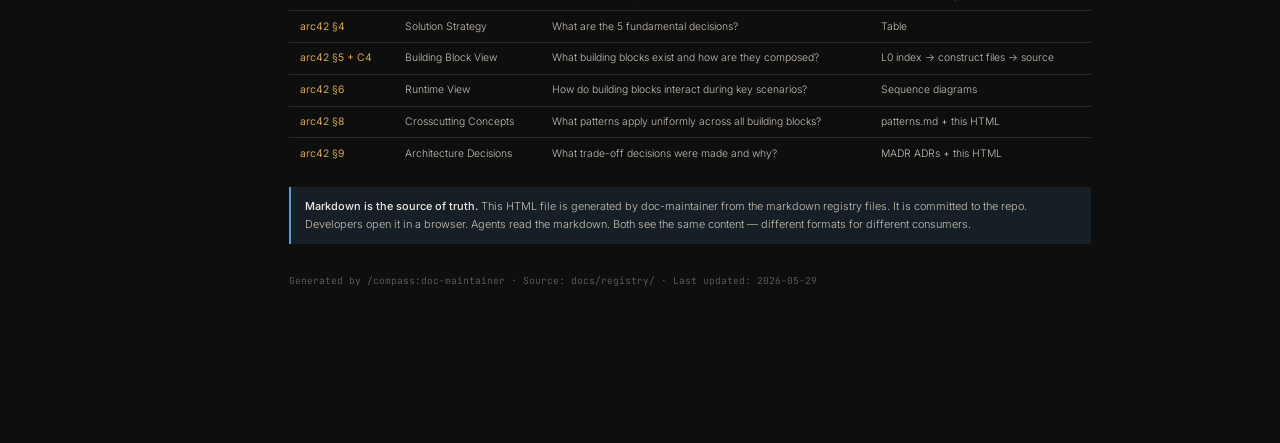
==== commit bf3733b5: "feat: rename systematic-dev-kit to Compass Renames the plugin identity, invocation namespace (/syste" ====
--- a/docs/index.html
+++ b/docs/index.html
@@ -3,7 +3,7 @@
 <head>
 <meta charset="UTF-8">
 <meta name="viewport" content="width=device-width, initial-scale=1.0">
-<title>systematic-dev-kit — System Documentation</title>
+<title>compass-labs — System Documentation</title>
 <style>
 @import url('https://fonts.googleapis.com/css2?family=Fraunces:ital,wght@0,300;0,400;0,600;1,300;1,400&family=Inter:wght@300;400;500&family=JetBrains+Mono:wght@300;400&display=swap');
 
@@ -904,7 +904,7 @@
 <!-- ── SIDEBAR ── -->
 <aside>
   <div class="sidebar-header">
-    <div class="sidebar-kit">systematic-dev-kit</div>
+    <div class="sidebar-kit">compass-labs</div>
     <div class="sidebar-title">System Documentation</div>
   </div>
   <nav class="sidebar-nav">
@@ -955,7 +955,7 @@
   </div>
   <h2><span class="sec-num">§1</span> Introduction & Goals</h2>
 
-  <p>systematic-dev-kit is a Claude Code plugin that provides opinionated, agent-driven skills for building production-ready full-stack applications — from blank repo to running product. It encodes best practices as executable <code>/systematic-dev-kit:&lt;skill&gt;</code> commands covering project scaffolding, feature planning, codebase investigation, decision capture, and documentation maintenance.</p>
+  <p>compass-labs is a Claude Code plugin that provides opinionated, agent-driven skills for building production-ready full-stack applications — from blank repo to running product. It encodes best practices as executable <code>/compass:&lt;skill&gt;</code> commands covering project scaffolding, feature planning, codebase investigation, decision capture, and documentation maintenance.</p>
 
   <h3>Quality Goals</h3>
   <table class="framework-table">
@@ -1006,7 +1006,7 @@
     </div>
     <div class="c4-row">
       <div class="c4-box system">
-        <span class="c4-name">systematic-dev-kit</span>
+        <span class="c4-name">compass-labs</span>
         <span class="c4-type">Claude Code Plugin</span>
         <span class="c4-desc">Skills, System Model, Registry, ADRs, Validator</span>
       </div>
@@ -1600,7 +1600,7 @@
   </div>
 
   <div style="margin-top:2rem;font-size:0.68rem;color:var(--text-dim);font-family:var(--font-mono);line-height:1.8">
-    Generated by /systematic-dev-kit:doc-maintainer · Source: docs/registry/ · Last updated: 2026-05-29
+    Generated by /compass:doc-maintainer · Source: docs/registry/ · Last updated: 2026-05-29
   </div>
 </div>
 
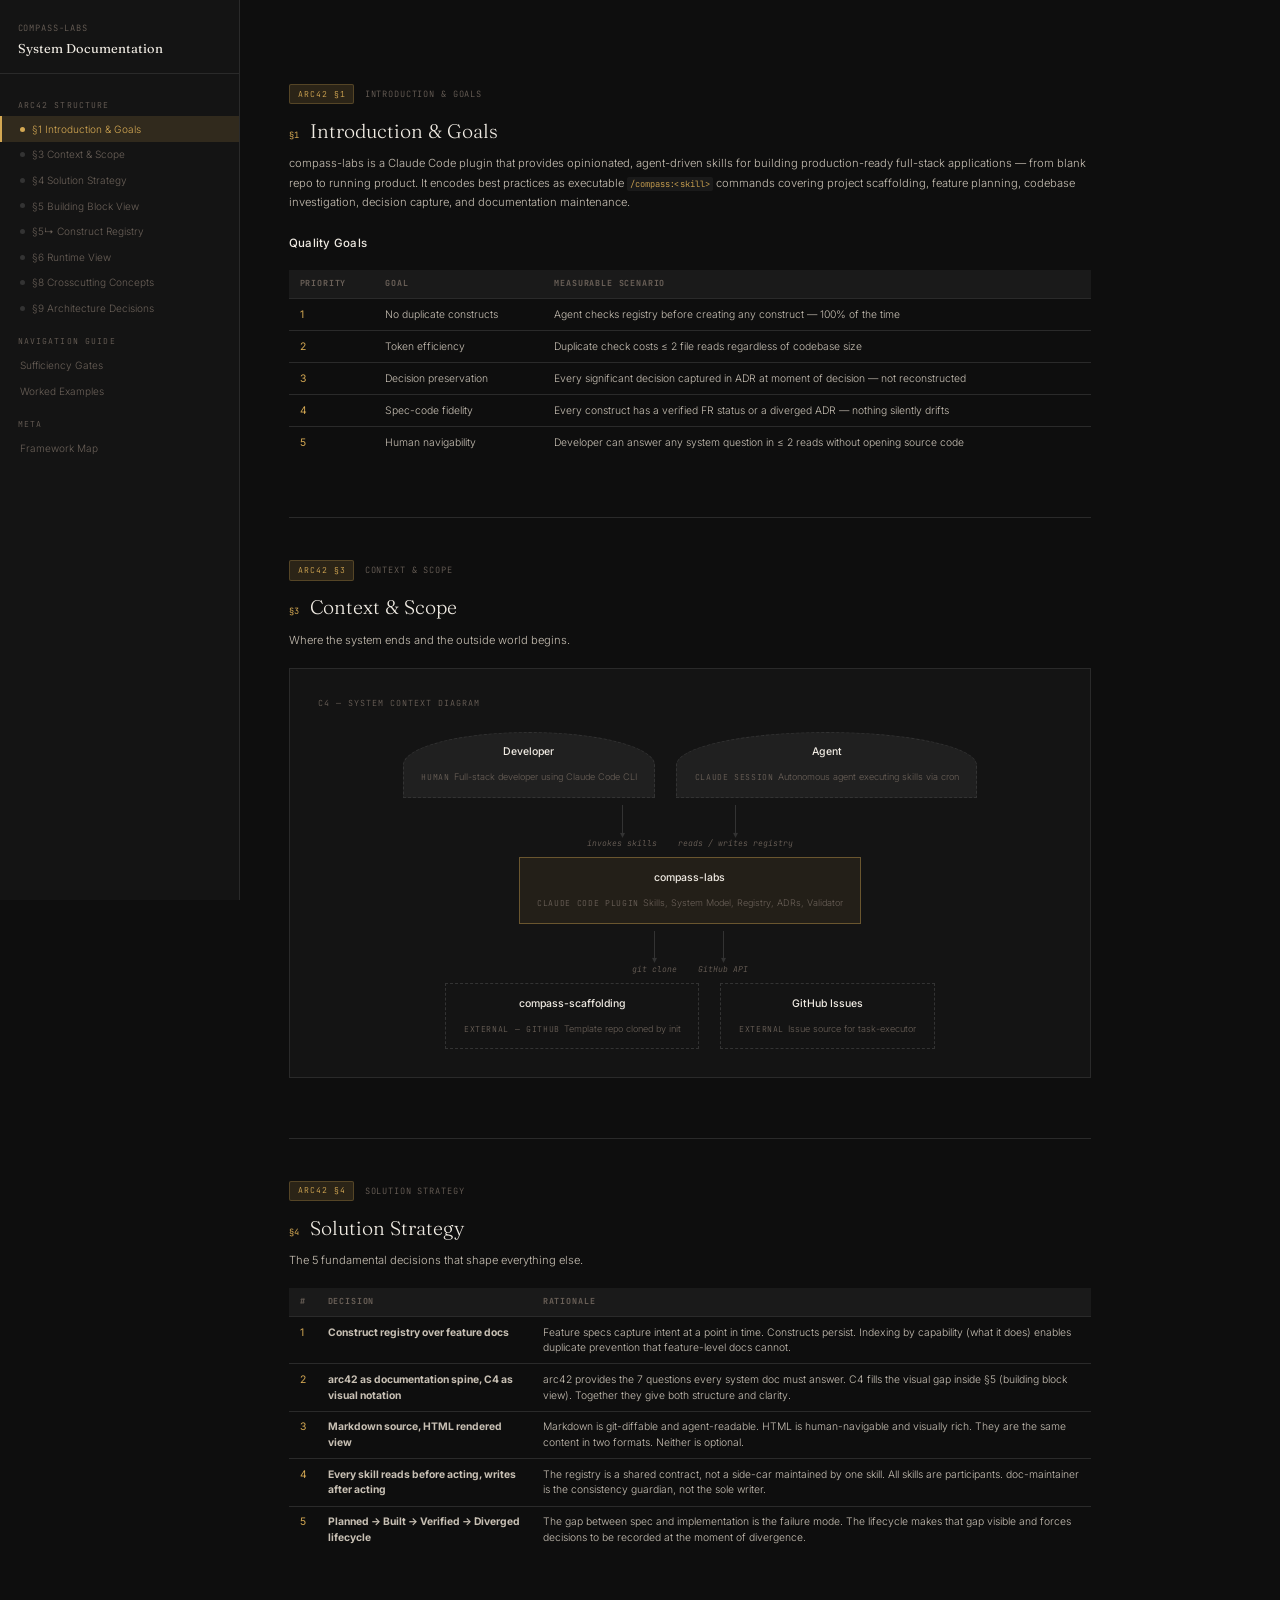
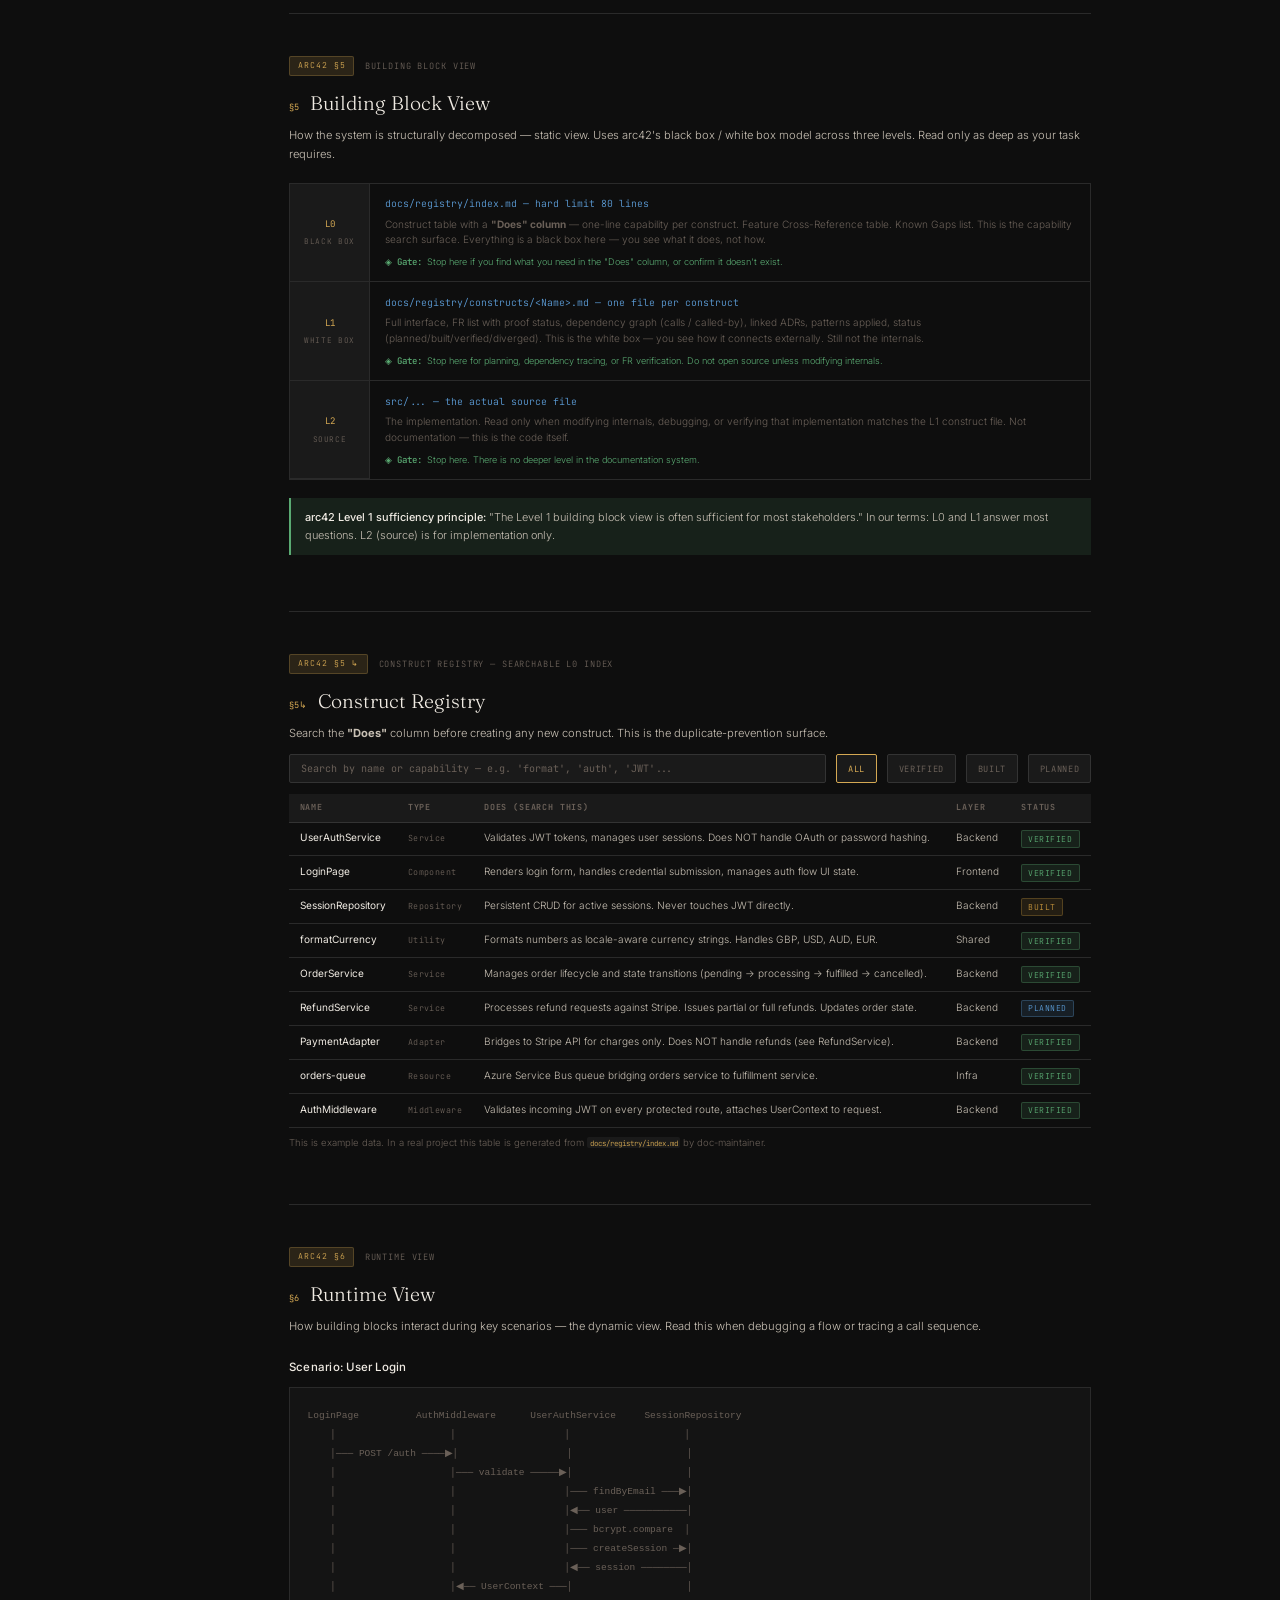
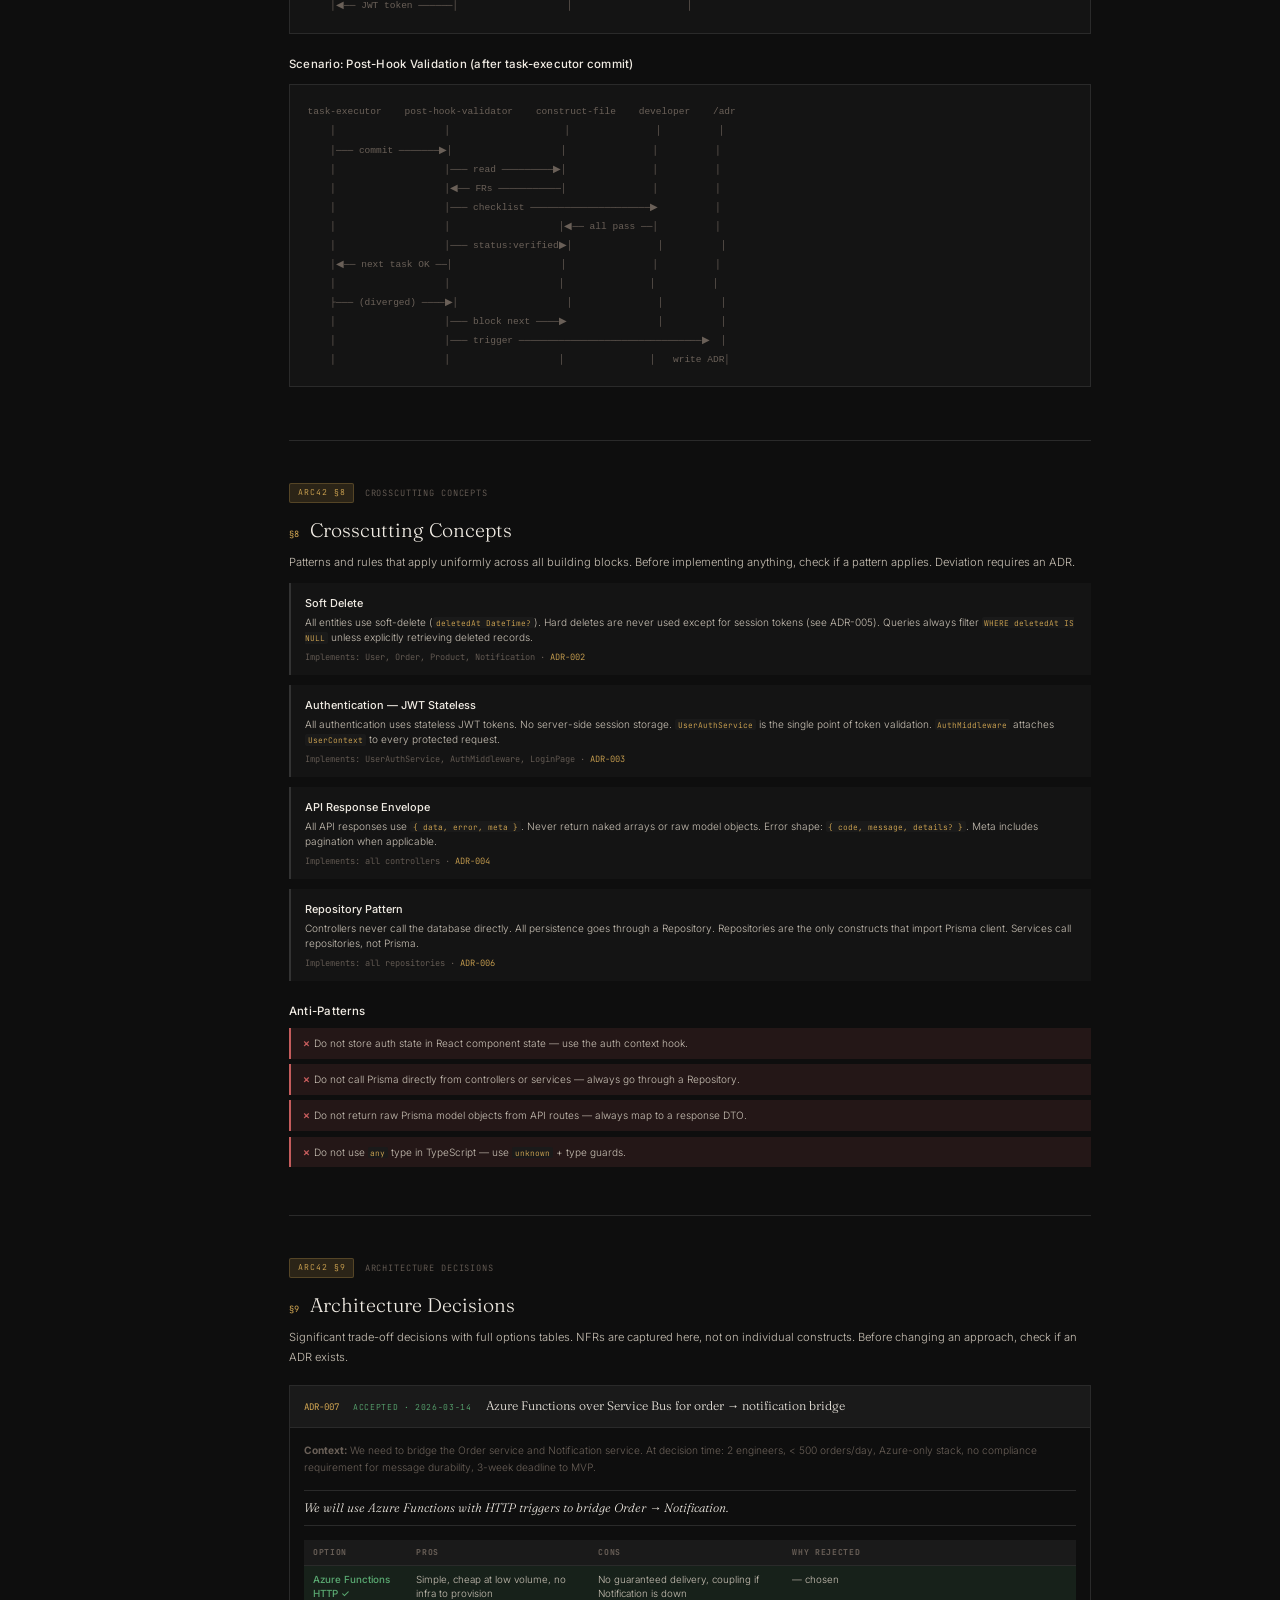
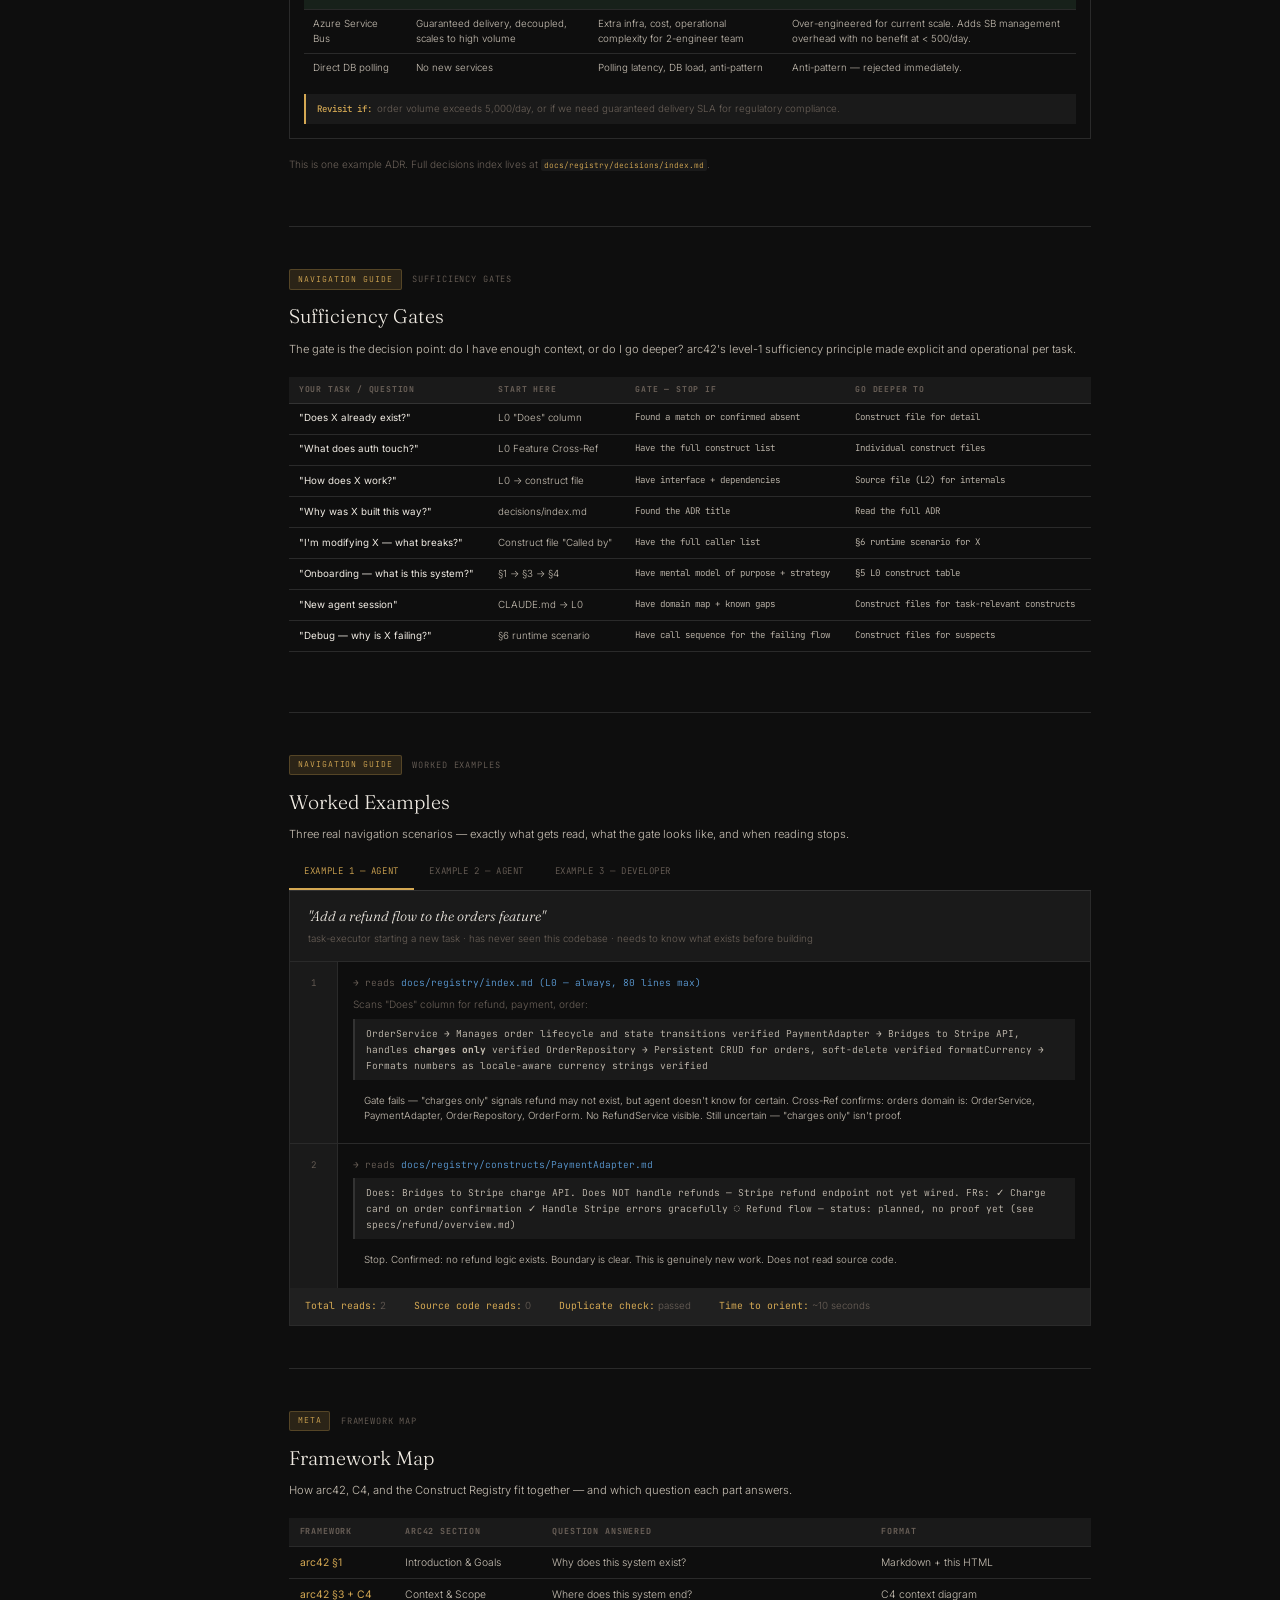
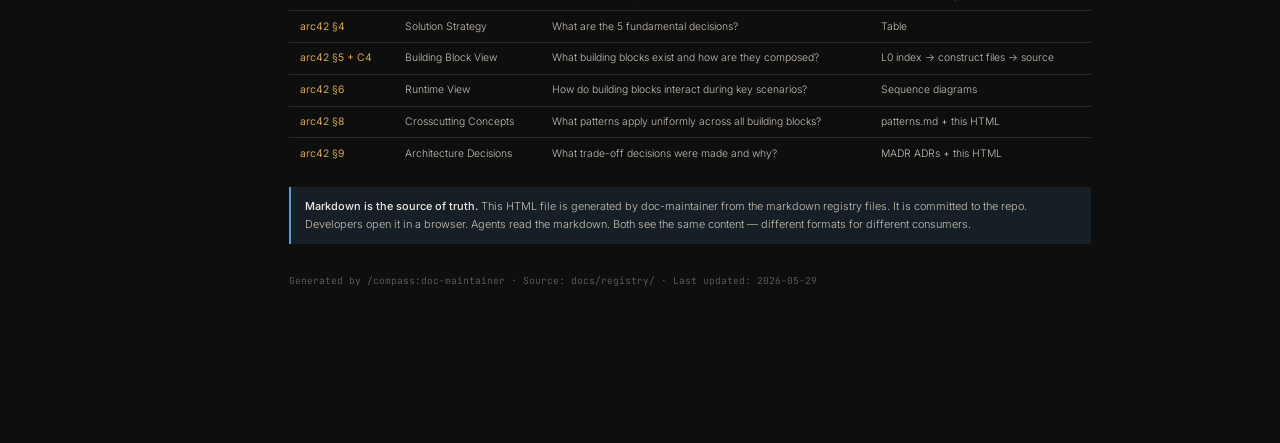
==== commit b4d9fed2: "feat: rename dev-kit-scaffolding companion repo to compass-scaffolding Aligns the template repo the " ====
--- a/docs/index.html
+++ b/docs/index.html
@@ -1023,7 +1023,7 @@
     </div>
     <div class="c4-row">
       <div class="c4-box external">
-        <span class="c4-name">dev-kit-scaffolding</span>
+        <span class="c4-name">compass-scaffolding</span>
         <span class="c4-type">External — GitHub</span>
         <span class="c4-desc">Template repo cloned by init</span>
       </div>
